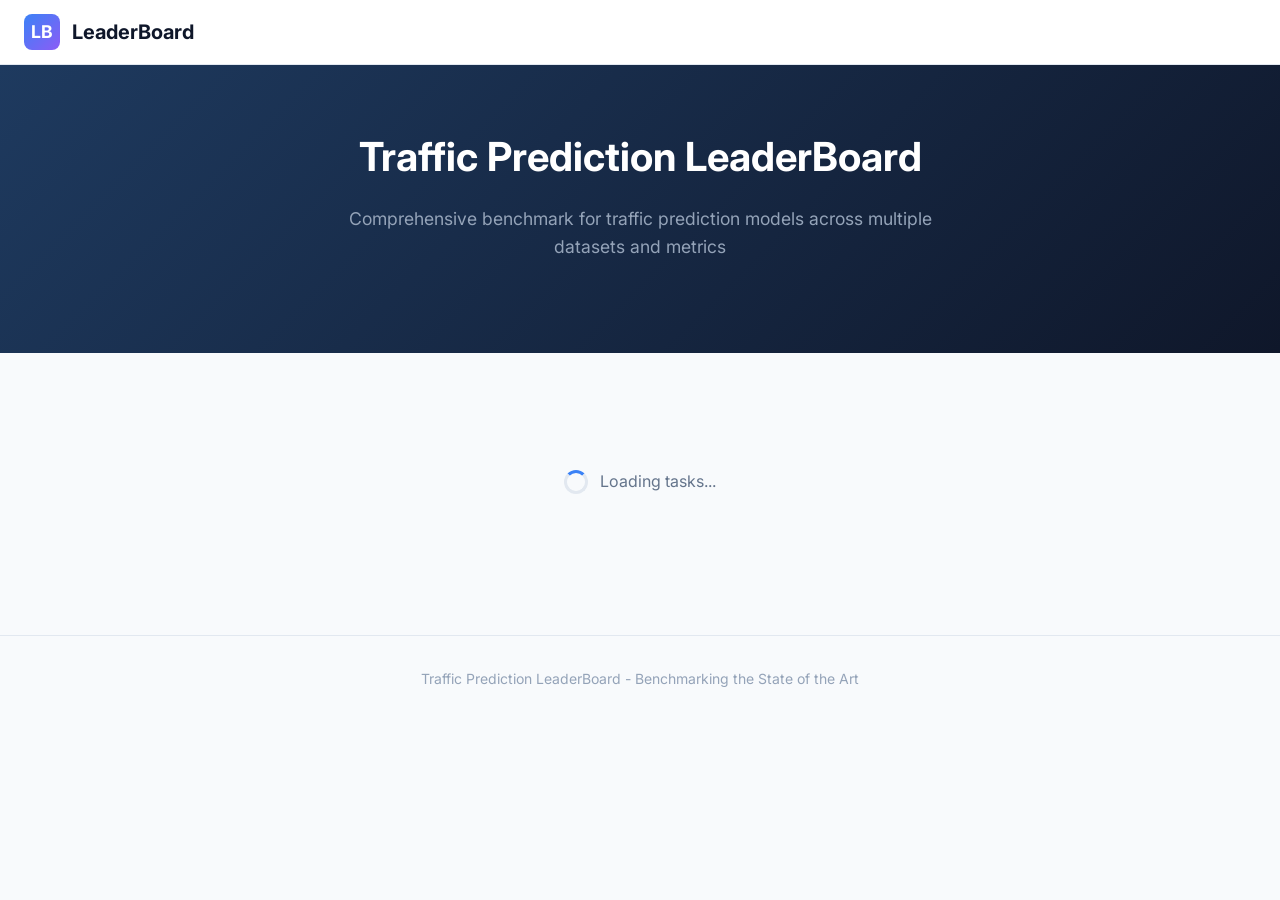
==== static/index.html @ 7c90be99 "First commit" ====
<!DOCTYPE html>
<html lang="en">
<head>
    <meta charset="UTF-8">
    <meta name="viewport" content="width=device-width, initial-scale=1.0">
    <title>Traffic Prediction LeaderBoard</title>
    <link href="https://fonts.googleapis.com/css2?family=Inter:wght@400;500;600;700&display=swap" rel="stylesheet">
    <style>
        * {
            margin: 0;
            padding: 0;
            box-sizing: border-box;
        }

        body {
            font-family: 'Inter', -apple-system, BlinkMacSystemFont, 'Segoe UI', Roboto, sans-serif;
            background: #f8fafc;
            color: #1e293b;
            line-height: 1.6;
        }

        /* Navigation */
        .navbar {
            background: #fff;
            border-bottom: 1px solid #e2e8f0;
            padding: 0 24px;
            position: sticky;
            top: 0;
            z-index: 100;
        }

        .navbar-inner {
            max-width: 1400px;
            margin: 0 auto;
            display: flex;
            align-items: center;
            justify-content: space-between;
            height: 64px;
        }

        .logo {
            display: flex;
            align-items: center;
            gap: 12px;
            font-weight: 700;
            font-size: 1.25rem;
            color: #0f172a;
            text-decoration: none;
        }

        .logo-icon {
            width: 36px;
            height: 36px;
            background: linear-gradient(135deg, #3b82f6, #8b5cf6);
            border-radius: 8px;
            display: flex;
            align-items: center;
            justify-content: center;
            color: white;
            font-weight: 700;
            font-size: 1.1rem;
        }

        .nav-links {
            display: flex;
            gap: 8px;
        }

        .nav-link {
            padding: 8px 16px;
            color: #64748b;
            text-decoration: none;
            font-size: 0.9rem;
            font-weight: 500;
            border-radius: 6px;
            transition: all 0.2s;
        }

        .nav-link:hover {
            color: #3b82f6;
            background: #f1f5f9;
        }

        .nav-link.active {
            color: #3b82f6;
            background: #eff6ff;
        }

        /* Hero Section */
        .hero {
            background: linear-gradient(135deg, #1e3a5f 0%, #0f172a 100%);
            color: white;
            padding: 60px 24px;
            text-align: center;
        }

        .hero h1 {
            font-size: 2.5rem;
            font-weight: 700;
            margin-bottom: 16px;
        }

        .hero p {
            font-size: 1.1rem;
            color: #94a3b8;
            max-width: 600px;
            margin: 0 auto;
        }

        /* Main Container */
        .container {
            max-width: 1400px;
            margin: 0 auto;
            padding: 32px 24px;
        }

        /* Breadcrumb */
        .breadcrumb {
            display: flex;
            align-items: center;
            gap: 8px;
            font-size: 0.875rem;
            margin-bottom: 24px;
            color: #64748b;
        }

        .breadcrumb a {
            color: #3b82f6;
            text-decoration: none;
            cursor: pointer;
        }

        .breadcrumb a:hover {
            text-decoration: underline;
        }

        .breadcrumb svg {
            width: 16px;
            height: 16px;
            color: #94a3b8;
        }

        /* Task Cards Grid */
        .section-title {
            font-size: 1.5rem;
            font-weight: 600;
            margin-bottom: 20px;
            color: #0f172a;
        }

        .cards-grid {
            display: grid;
            grid-template-columns: repeat(auto-fill, minmax(320px, 1fr));
            gap: 24px;
            margin-bottom: 32px;
        }

        .card {
            background: #fff;
            border: 1px solid #e2e8f0;
            border-radius: 12px;
            padding: 24px;
            cursor: pointer;
            transition: all 0.2s;
            text-decoration: none;
            color: inherit;
        }

        .card:hover {
            border-color: #3b82f6;
            box-shadow: 0 4px 12px rgba(59, 130, 246, 0.1);
            transform: translateY(-2px);
        }

        .card-icon {
            width: 48px;
            height: 48px;
            background: linear-gradient(135deg, #3b82f6, #8b5cf6);
            border-radius: 10px;
            display: flex;
            align-items: center;
            justify-content: center;
            margin-bottom: 16px;
        }

        .card-icon svg {
            width: 24px;
            height: 24px;
            color: white;
        }

        .card h3 {
            font-size: 1.125rem;
            font-weight: 600;
            margin-bottom: 8px;
            color: #0f172a;
        }

        .card p {
            font-size: 0.875rem;
            color: #64748b;
            margin-bottom: 16px;
        }

        .card-meta {
            display: flex;
            gap: 16px;
            font-size: 0.75rem;
            color: #94a3b8;
        }

        .card-meta span {
            display: flex;
            align-items: center;
            gap: 4px;
        }

        /* Table Styles */
        .table-section {
            background: #fff;
            border: 1px solid #e2e8f0;
            border-radius: 12px;
            overflow: hidden;
        }

        .table-header {
            padding: 20px 24px;
            border-bottom: 1px solid #e2e8f0;
            display: flex;
            justify-content: space-between;
            align-items: center;
            flex-wrap: wrap;
            gap: 16px;
        }

        .table-header h2 {
            font-size: 1.25rem;
            font-weight: 600;
            color: #0f172a;
        }

        .table-controls {
            display: flex;
            gap: 12px;
            align-items: center;
            flex-wrap: wrap;
        }

        /* Step Tabs */
        .step-tabs {
            display: flex;
            gap: 4px;
            padding: 4px;
            background: #f1f5f9;
            border-radius: 8px;
        }

        .step-tab {
            padding: 8px 16px;
            background: transparent;
            border: none;
            border-radius: 6px;
            cursor: pointer;
            font-size: 0.875rem;
            font-weight: 500;
            color: #64748b;
            transition: all 0.2s;
        }

        .step-tab:hover {
            color: #3b82f6;
        }

        .step-tab.active {
            background: #fff;
            color: #3b82f6;
            box-shadow: 0 1px 3px rgba(0,0,0,0.1);
        }

        /* Metric Selector */
        .metric-selector {
            display: flex;
            gap: 4px;
            padding: 4px;
            background: #f1f5f9;
            border-radius: 8px;
        }

        .metric-btn {
            padding: 8px 16px;
            background: transparent;
            border: none;
            border-radius: 6px;
            cursor: pointer;
            font-size: 0.875rem;
            font-weight: 500;
            color: #64748b;
            transition: all 0.2s;
        }

        .metric-btn:hover {
            color: #3b82f6;
        }

        .metric-btn.active {
            background: #fff;
            color: #3b82f6;
            box-shadow: 0 1px 3px rgba(0,0,0,0.1);
        }

        /* Table */
        .table-wrapper {
            overflow-x: auto;
        }

        table {
            width: 100%;
            border-collapse: collapse;
            min-width: 600px;
        }

        th {
            background: #f8fafc;
            padding: 12px 16px;
            text-align: left;
            font-size: 0.75rem;
            font-weight: 600;
            color: #64748b;
            text-transform: uppercase;
            letter-spacing: 0.05em;
            border-bottom: 1px solid #e2e8f0;
            cursor: pointer;
            transition: color 0.2s;
            white-space: nowrap;
        }

        th:hover {
            color: #3b82f6;
        }

        th.sorted {
            color: #3b82f6;
        }

        th .sort-icon {
            display: inline-block;
            margin-left: 4px;
            font-size: 0.65rem;
        }

        td {
            padding: 16px;
            border-bottom: 1px solid #f1f5f9;
            font-size: 0.875rem;
        }

        tr:hover {
            background: #f8fafc;
        }

        tr:last-child td {
            border-bottom: none;
        }

        /* Rank Badge */
        .rank-badge {
            display: inline-flex;
            align-items: center;
            justify-content: center;
            width: 28px;
            height: 28px;
            border-radius: 6px;
            font-weight: 600;
            font-size: 0.8rem;
        }

        .rank-1 {
            background: linear-gradient(135deg, #fbbf24, #f59e0b);
            color: #fff;
        }

        .rank-2 {
            background: linear-gradient(135deg, #9ca3af, #6b7280);
            color: #fff;
        }

        .rank-3 {
            background: linear-gradient(135deg, #cd7f32, #b87333);
            color: #fff;
        }

        .rank-default {
            background: #f1f5f9;
            color: #64748b;
        }

        /* Model Name */
        .model-name {
            font-weight: 600;
            color: #0f172a;
        }

        /* Metric Values */
        .metric-value {
            font-family: 'JetBrains Mono', 'Monaco', 'Menlo', monospace;
            font-size: 0.85rem;
            color: #0f172a;
        }

        .metric-value.best {
            color: #10b981;
            font-weight: 600;
        }

        .metric-value.inf {
            color: #ef4444;
        }

        /* Loading State */
        .loading {
            display: flex;
            align-items: center;
            justify-content: center;
            padding: 60px;
            color: #64748b;
        }

        .spinner {
            width: 24px;
            height: 24px;
            border: 3px solid #e2e8f0;
            border-top-color: #3b82f6;
            border-radius: 50%;
            animation: spin 1s linear infinite;
            margin-right: 12px;
        }

        @keyframes spin {
            to { transform: rotate(360deg); }
        }

        /* Empty State */
        .empty-state {
            text-align: center;
            padding: 60px 24px;
            color: #64748b;
        }

        .empty-state svg {
            width: 48px;
            height: 48px;
            margin-bottom: 16px;
            color: #cbd5e1;
        }

        /* Back Button */
        .back-btn {
            display: inline-flex;
            align-items: center;
            gap: 8px;
            padding: 10px 16px;
            background: #fff;
            border: 1px solid #e2e8f0;
            border-radius: 8px;
            color: #64748b;
            cursor: pointer;
            font-size: 0.875rem;
            font-weight: 500;
            margin-bottom: 20px;
            transition: all 0.2s;
        }

        .back-btn:hover {
            border-color: #3b82f6;
            color: #3b82f6;
        }

        /* Footer */
        .footer {
            text-align: center;
            padding: 32px;
            color: #94a3b8;
            font-size: 0.875rem;
            border-top: 1px solid #e2e8f0;
            margin-top: 48px;
        }

        /* Responsive */
        @media (max-width: 768px) {
            .hero h1 {
                font-size: 1.75rem;
            }

            .hero p {
                font-size: 1rem;
            }

            .table-header {
                flex-direction: column;
                align-items: flex-start;
            }

            .step-tabs {
                flex-wrap: wrap;
            }
        }

        /* Stats Bar */
        .stats-bar {
            display: flex;
            gap: 32px;
            justify-content: center;
            margin-top: 32px;
        }

        .stat-item {
            text-align: center;
        }

        .stat-value {
            font-size: 2rem;
            font-weight: 700;
            color: #fff;
        }

        .stat-label {
            font-size: 0.875rem;
            color: #94a3b8;
            margin-top: 4px;
        }

        /* Info Banner */
        .info-banner {
            background: #eff6ff;
            border: 1px solid #bfdbfe;
            border-radius: 8px;
            padding: 16px 20px;
            margin-bottom: 24px;
            display: flex;
            align-items: center;
            gap: 12px;
            font-size: 0.875rem;
            color: #1e40af;
        }

        .info-banner svg {
            width: 20px;
            height: 20px;
            flex-shrink: 0;
        }
    </style>
</head>
<body>
    <!-- Navigation -->
    <nav class="navbar">
        <div class="navbar-inner">
            <a href="#" class="logo" onclick="showTasks(); return false;">
                <div class="logo-icon">LB</div>
                LeaderBoard
            </a>
            <div class="nav-links" id="navLinks">
                <!-- Dynamic nav links -->
            </div>
        </div>
    </nav>

    <!-- Hero Section -->
    <section class="hero">
        <h1>Traffic Prediction LeaderBoard</h1>
        <p>Comprehensive benchmark for traffic prediction models across multiple datasets and metrics</p>
        <div class="stats-bar" id="statsBar">
            <!-- Dynamic stats -->
        </div>
    </section>

    <!-- Main Content -->
    <main class="container">
        <div id="breadcrumb" class="breadcrumb"></div>
        <div id="content"></div>
    </main>

    <!-- Footer -->
    <footer class="footer">
        <p>Traffic Prediction LeaderBoard - Benchmarking the State of the Art</p>
    </footer>

    <script>
        const API_BASE = '';
        let currentTask = null;
        let currentDataset = null;
        let currentStep = 'average';
        let currentSortField = 'mae';
        let currentSortDir = 'asc';
        let rankingsData = [];
        let tasksCache = null;
        let datasetsCache = {};

        async function fetchJSON(url) {
            const response = await fetch(url);
            return response.json();
        }

        function formatValue(val, isBest = false) {
            if (val === null || val === undefined) return '<span class="metric-value">-</span>';
            if (val === Infinity || val === 'inf' || !isFinite(val)) return '<span class="metric-value inf">inf</span>';
            const cls = isBest ? 'metric-value best' : 'metric-value';
            return `<span class="${cls}">${val.toFixed(4)}</span>`;
        }

        function updateBreadcrumb() {
            const breadcrumb = document.getElementById('breadcrumb');
            if (!currentTask) {
                breadcrumb.innerHTML = '';
                return;
            }

            let html = `<a onclick="showTasks()">Tasks</a>`;
            html += `<svg xmlns="http://www.w3.org/2000/svg" viewBox="0 0 20 20" fill="currentColor"><path fill-rule="evenodd" d="M7.21 14.77a.75.75 0 01.02-1.06L11.168 10 7.23 6.29a.75.75 0 111.04-1.08l4.5 4.25a.75.75 0 010 1.08l-4.5 4.25a.75.75 0 01-1.06-.02z" clip-rule="evenodd" /></svg>`;
            html += `<a onclick="showDatasets('${currentTask}')">${currentTask}</a>`;

            if (currentDataset) {
                html += `<svg xmlns="http://www.w3.org/2000/svg" viewBox="0 0 20 20" fill="currentColor"><path fill-rule="evenodd" d="M7.21 14.77a.75.75 0 01.02-1.06L11.168 10 7.23 6.29a.75.75 0 111.04-1.08l4.5 4.25a.75.75 0 010 1.08l-4.5 4.25a.75.75 0 01-1.06-.02z" clip-rule="evenodd" /></svg>`;
                html += `<span>${currentDataset}</span>`;
            }

            breadcrumb.innerHTML = html;
        }

        function updateNavLinks() {
            const navLinks = document.getElementById('navLinks');
            if (!tasksCache) return;

            let html = '';
            for (const task of tasksCache) {
                const isActive = currentTask === task ? 'active' : '';
                html += `<a href="#" class="nav-link ${isActive}" onclick="showDatasets('${task}'); return false;">${task}</a>`;
            }
            navLinks.innerHTML = html;
        }

        async function updateStats() {
            const statsBar = document.getElementById('statsBar');
            if (!tasksCache) {
                tasksCache = await fetchJSON(`${API_BASE}/api/tasks`);
            }

            let totalDatasets = 0;
            let totalModels = new Set();

            for (const task of tasksCache) {
                if (!datasetsCache[task]) {
                    datasetsCache[task] = await fetchJSON(`${API_BASE}/api/tasks/${task}/datasets`);
                }
                totalDatasets += datasetsCache[task].length;
            }

            statsBar.innerHTML = `
                <div class="stat-item">
                    <div class="stat-value">${tasksCache.length}</div>
                    <div class="stat-label">Tasks</div>
                </div>
                <div class="stat-item">
                    <div class="stat-value">${totalDatasets}</div>
                    <div class="stat-label">Datasets</div>
                </div>
            `;
        }

        async function showTasks() {
            currentTask = null;
            currentDataset = null;
            updateBreadcrumb();

            const content = document.getElementById('content');
            content.innerHTML = '<div class="loading"><div class="spinner"></div>Loading tasks...</div>';

            if (!tasksCache) {
                tasksCache = await fetchJSON(`${API_BASE}/api/tasks`);
            }
            updateNavLinks();
            await updateStats();

            const taskDescriptions = {
                'traffic_state_pred': 'Traffic flow and state prediction using spatial-temporal models. Includes speed, volume, and occupancy forecasting.',
                'eta': 'Estimated Time of Arrival prediction for route planning and navigation applications.',
                'traj_loc_pred': 'Trajectory location prediction for next POI recommendation and mobility pattern analysis.'
            };

            const taskIcons = {
                'traffic_state_pred': '<svg xmlns="http://www.w3.org/2000/svg" fill="none" viewBox="0 0 24 24" stroke-width="1.5" stroke="currentColor"><path stroke-linecap="round" stroke-linejoin="round" d="M3 13.125C3 12.504 3.504 12 4.125 12h2.25c.621 0 1.125.504 1.125 1.125v6.75C7.5 20.496 6.996 21 6.375 21h-2.25A1.125 1.125 0 013 19.875v-6.75zM9.75 8.625c0-.621.504-1.125 1.125-1.125h2.25c.621 0 1.125.504 1.125 1.125v11.25c0 .621-.504 1.125-1.125 1.125h-2.25a1.125 1.125 0 01-1.125-1.125V8.625zM16.5 4.125c0-.621.504-1.125 1.125-1.125h2.25C20.496 3 21 3.504 21 4.125v15.75c0 .621-.504 1.125-1.125 1.125h-2.25a1.125 1.125 0 01-1.125-1.125V4.125z" /></svg>',
                'eta': '<svg xmlns="http://www.w3.org/2000/svg" fill="none" viewBox="0 0 24 24" stroke-width="1.5" stroke="currentColor"><path stroke-linecap="round" stroke-linejoin="round" d="M12 6v6h4.5m4.5 0a9 9 0 11-18 0 9 9 0 0118 0z" /></svg>',
                'traj_loc_pred': '<svg xmlns="http://www.w3.org/2000/svg" fill="none" viewBox="0 0 24 24" stroke-width="1.5" stroke="currentColor"><path stroke-linecap="round" stroke-linejoin="round" d="M15 10.5a3 3 0 11-6 0 3 3 0 016 0z" /><path stroke-linecap="round" stroke-linejoin="round" d="M19.5 10.5c0 7.142-7.5 11.25-7.5 11.25S4.5 17.642 4.5 10.5a7.5 7.5 0 1115 0z" /></svg>'
            };

            let html = '<h2 class="section-title">Select a Task</h2><div class="cards-grid">';
            for (const task of tasksCache) {
                if (!datasetsCache[task]) {
                    datasetsCache[task] = await fetchJSON(`${API_BASE}/api/tasks/${task}/datasets`);
                }
                const numDatasets = datasetsCache[task].length;

                html += `
                    <div class="card" onclick="showDatasets('${task}')">
                        <div class="card-icon">
                            ${taskIcons[task] || taskIcons['traffic_state_pred']}
                        </div>
                        <h3>${task}</h3>
                        <p>${taskDescriptions[task] || 'Click to view datasets and rankings'}</p>
                        <div class="card-meta">
                            <span>
                                <svg xmlns="http://www.w3.org/2000/svg" width="14" height="14" viewBox="0 0 24 24" fill="none" stroke="currentColor" stroke-width="2" stroke-linecap="round" stroke-linejoin="round"><ellipse cx="12" cy="5" rx="9" ry="3"></ellipse><path d="M21 12c0 1.66-4 3-9 3s-9-1.34-9-3"></path><path d="M3 5v14c0 1.66 4 3 9 3s9-1.34 9-3V5"></path></svg>
                                ${numDatasets} datasets
                            </span>
                        </div>
                    </div>
                `;
            }
            html += '</div>';

            content.innerHTML = html;
        }

        async function showDatasets(task) {
            currentTask = task;
            currentDataset = null;
            updateBreadcrumb();
            updateNavLinks();

            const content = document.getElementById('content');
            content.innerHTML = '<div class="loading"><div class="spinner"></div>Loading datasets...</div>';

            if (!datasetsCache[task]) {
                datasetsCache[task] = await fetchJSON(`${API_BASE}/api/tasks/${task}/datasets`);
            }

            const datasets = datasetsCache[task];

            let html = `<h2 class="section-title">${task} - Select a Dataset</h2>`;

            if (task === 'traffic_state_pred') {
                html += `
                    <div class="info-banner">
                        <svg xmlns="http://www.w3.org/2000/svg" fill="none" viewBox="0 0 24 24" stroke-width="1.5" stroke="currentColor">
                            <path stroke-linecap="round" stroke-linejoin="round" d="M11.25 11.25l.041-.02a.75.75 0 011.063.852l-.708 2.836a.75.75 0 001.063.853l.041-.021M21 12a9 9 0 11-18 0 9 9 0 0118 0zm-9-3.75h.008v.008H12V8.25z" />
                        </svg>
                        <span>Metrics shown for prediction horizons at step 3, 6, 9, 12 (15min, 30min, 45min, 60min) and their average.</span>
                    </div>
                `;
            }

            html += '<div class="cards-grid">';
            for (const dataset of datasets) {
                html += `
                    <div class="card" onclick="showRankings('${task}', '${dataset}')">
                        <div class="card-icon">
                            <svg xmlns="http://www.w3.org/2000/svg" fill="none" viewBox="0 0 24 24" stroke-width="1.5" stroke="currentColor"><path stroke-linecap="round" stroke-linejoin="round" d="M20.25 6.375c0 2.278-3.694 4.125-8.25 4.125S3.75 8.653 3.75 6.375m16.5 0c0-2.278-3.694-4.125-8.25-4.125S3.75 4.097 3.75 6.375m16.5 0v11.25c0 2.278-3.694 4.125-8.25 4.125s-8.25-1.847-8.25-4.125V6.375m16.5 0v3.75m-16.5-3.75v3.75m16.5 0v3.75C20.25 16.153 16.556 18 12 18s-8.25-1.847-8.25-4.125v-3.75m16.5 0c0 2.278-3.694 4.125-8.25 4.125s-8.25-1.847-8.25-4.125" /></svg>
                        </div>
                        <h3>${dataset}</h3>
                        <p>View model rankings and performance metrics</p>
                    </div>
                `;
            }
            html += '</div>';

            content.innerHTML = html;
        }

        async function showRankings(task, dataset) {
            currentTask = task;
            currentDataset = dataset;
            currentStep = 'average';
            // Set default sort field based on task
            if (task === 'traj_loc_pred') {
                currentSortField = 'acc_1';
            } else {
                currentSortField = 'mae';
            }
            currentSortDir = task === 'traj_loc_pred' ? 'desc' : 'asc';
            updateBreadcrumb();
            updateNavLinks();

            const content = document.getElementById('content');
            content.innerHTML = '<div class="loading"><div class="spinner"></div>Loading rankings...</div>';

            rankingsData = await fetchJSON(`${API_BASE}/api/tasks/${task}/datasets/${dataset}/rankings`);

            renderRankingsTable();
        }

        function renderRankingsTable() {
            const content = document.getElementById('content');
            const task = currentTask;
            const dataset = currentDataset;

            // Step tabs for traffic_state_pred
            let stepTabsHtml = '';
            if (task === 'traffic_state_pred') {
                const steps = [
                    { key: 'step_3', label: 'Step 3 (15min)' },
                    { key: 'step_6', label: 'Step 6 (30min)' },
                    { key: 'step_9', label: 'Step 9 (45min)' },
                    { key: 'step_12', label: 'Step 12 (60min)' },
                    { key: 'average', label: 'Average' }
                ];
                stepTabsHtml = '<div class="step-tabs">';
                for (const step of steps) {
                    stepTabsHtml += `<button class="step-tab ${currentStep === step.key ? 'active' : ''}" onclick="changeStep('${step.key}')">${step.label}</button>`;
                }
                stepTabsHtml += '</div>';
            }

            // Metric selector - different for traj_loc_pred
            let metricSelectorHtml = '';
            if (task === 'traj_loc_pred') {
                metricSelectorHtml = `
                    <div class="metric-selector">
                        <button class="metric-btn ${currentSortField === 'acc_1' ? 'active' : ''}" onclick="changeSortField('acc_1')">Sort by ACC@1</button>
                        <button class="metric-btn ${currentSortField === 'acc_5' ? 'active' : ''}" onclick="changeSortField('acc_5')">Sort by ACC@5</button>
                        <button class="metric-btn ${currentSortField === 'acc_10' ? 'active' : ''}" onclick="changeSortField('acc_10')">Sort by ACC@10</button>
                    </div>
                `;
            } else {
                metricSelectorHtml = `
                    <div class="metric-selector">
                        <button class="metric-btn ${currentSortField === 'mae' ? 'active' : ''}" onclick="changeSortField('mae')">Sort by MAE</button>
                        <button class="metric-btn ${currentSortField === 'mape' ? 'active' : ''}" onclick="changeSortField('mape')">Sort by MAPE</button>
                        <button class="metric-btn ${currentSortField === 'rmse' ? 'active' : ''}" onclick="changeSortField('rmse')">Sort by RMSE</button>
                    </div>
                `;
            }

            // Sort data
            let sortedData = [...rankingsData];
            sortedData.sort((a, b) => {
                let valA, valB;

                if (task === 'traj_loc_pred') {
                    valA = a.data[currentSortField] ?? -Infinity;
                    valB = b.data[currentSortField] ?? -Infinity;
                    // For accuracy metrics, higher is better, so we want desc by default
                    if (valA === -Infinity && valB === -Infinity) return 0;
                    if (valA === -Infinity) return 1;
                    if (valB === -Infinity) return -1;
                    return currentSortDir === 'desc' ? valB - valA : valA - valB;
                } else if (task === 'traffic_state_pred') {
                    valA = a.data[currentStep]?.[currentSortField] ?? Infinity;
                    valB = b.data[currentStep]?.[currentSortField] ?? Infinity;
                } else {
                    const fieldMap = {'mae': 'masked_mae', 'mape': 'masked_mape', 'rmse': 'masked_rmse'};
                    valA = a.data[fieldMap[currentSortField]] ?? Infinity;
                    valB = b.data[fieldMap[currentSortField]] ?? Infinity;
                }

                if (valA === Infinity && valB === Infinity) return 0;
                if (valA === Infinity) return 1;
                if (valB === Infinity) return -1;

                return currentSortDir === 'asc' ? valA - valB : valB - valA;
            });

            // Find best values for highlighting
            let tableHtml = '';

            if (task === 'traj_loc_pred') {
                // Find best values (highest for accuracy/MRR/NDCG)
                let bestAcc1 = -Infinity, bestAcc5 = -Infinity, bestAcc10 = -Infinity;
                let bestAcc20 = -Infinity, bestMrr20 = -Infinity, bestNdcg20 = -Infinity;
                for (const item of sortedData) {
                    const d = item.data;
                    if (d.acc_1 > bestAcc1 && isFinite(d.acc_1)) bestAcc1 = d.acc_1;
                    if (d.acc_5 > bestAcc5 && isFinite(d.acc_5)) bestAcc5 = d.acc_5;
                    if (d.acc_10 > bestAcc10 && isFinite(d.acc_10)) bestAcc10 = d.acc_10;
                    if (d.acc_20 > bestAcc20 && isFinite(d.acc_20)) bestAcc20 = d.acc_20;
                    if (d.mrr_20 > bestMrr20 && isFinite(d.mrr_20)) bestMrr20 = d.mrr_20;
                    if (d.ndcg_20 > bestNdcg20 && isFinite(d.ndcg_20)) bestNdcg20 = d.ndcg_20;
                }

                tableHtml = `
                    <h2 class="section-title">${dataset} Rankings</h2>
                    <div class="table-section">
                        <div class="table-header">
                            <div class="table-controls">
                                ${metricSelectorHtml}
                            </div>
                        </div>
                        <div class="table-wrapper">
                            <table>
                                <thead>
                                    <tr>
                                        <th style="width: 60px">Rank</th>
                                        <th>Model</th>
                                        <th onclick="toggleSort('acc_1')" class="${currentSortField === 'acc_1' ? 'sorted' : ''}">
                                            ACC@1 <span class="sort-icon">${currentSortField === 'acc_1' ? (currentSortDir === 'desc' ? '▼' : '▲') : ''}</span>
                                        </th>
                                        <th onclick="toggleSort('acc_5')" class="${currentSortField === 'acc_5' ? 'sorted' : ''}">
                                            ACC@5 <span class="sort-icon">${currentSortField === 'acc_5' ? (currentSortDir === 'desc' ? '▼' : '▲') : ''}</span>
                                        </th>
                                        <th onclick="toggleSort('acc_10')" class="${currentSortField === 'acc_10' ? 'sorted' : ''}">
                                            ACC@10 <span class="sort-icon">${currentSortField === 'acc_10' ? (currentSortDir === 'desc' ? '▼' : '▲') : ''}</span>
                                        </th>
                                        <th onclick="toggleSort('acc_20')" class="${currentSortField === 'acc_20' ? 'sorted' : ''}">
                                            ACC@20 <span class="sort-icon">${currentSortField === 'acc_20' ? (currentSortDir === 'desc' ? '▼' : '▲') : ''}</span>
                                        </th>
                                        <th onclick="toggleSort('mrr_20')" class="${currentSortField === 'mrr_20' ? 'sorted' : ''}">
                                            MRR@20 <span class="sort-icon">${currentSortField === 'mrr_20' ? (currentSortDir === 'desc' ? '▼' : '▲') : ''}</span>
                                        </th>
                                        <th onclick="toggleSort('ndcg_20')" class="${currentSortField === 'ndcg_20' ? 'sorted' : ''}">
                                            NDCG@20 <span class="sort-icon">${currentSortField === 'ndcg_20' ? (currentSortDir === 'desc' ? '▼' : '▲') : ''}</span>
                                        </th>
                                    </tr>
                                </thead>
                                <tbody>
                `;

                sortedData.forEach((item, index) => {
                    const rank = index + 1;
                    let rankClass = 'rank-default';
                    if (rank === 1) rankClass = 'rank-1';
                    else if (rank === 2) rankClass = 'rank-2';
                    else if (rank === 3) rankClass = 'rank-3';

                    const d = item.data;

                    tableHtml += `
                        <tr>
                            <td><span class="rank-badge ${rankClass}">${rank}</span></td>
                            <td class="model-name">${item.model}</td>
                            <td>${formatValue(d.acc_1, d.acc_1 === bestAcc1)}</td>
                            <td>${formatValue(d.acc_5, d.acc_5 === bestAcc5)}</td>
                            <td>${formatValue(d.acc_10, d.acc_10 === bestAcc10)}</td>
                            <td>${formatValue(d.acc_20, d.acc_20 === bestAcc20)}</td>
                            <td>${formatValue(d.mrr_20, d.mrr_20 === bestMrr20)}</td>
                            <td>${formatValue(d.ndcg_20, d.ndcg_20 === bestNdcg20)}</td>
                        </tr>
                    `;
                });

                tableHtml += `
                                </tbody>
                            </table>
                        </div>
                    </div>
                `;
            } else {
                // Original logic for traffic_state_pred and eta
                let bestMae = Infinity, bestMape = Infinity, bestRmse = Infinity;
                for (const item of sortedData) {
                    let mae, mape, rmse;
                    if (task === 'traffic_state_pred') {
                        const stepData = item.data[currentStep] || {};
                        mae = stepData.mae;
                        mape = stepData.mape;
                        rmse = stepData.rmse;
                    } else {
                        mae = item.data.masked_mae;
                        mape = item.data.masked_mape;
                        rmse = item.data.masked_rmse;
                    }
                    if (mae < bestMae && isFinite(mae)) bestMae = mae;
                    if (mape < bestMape && isFinite(mape)) bestMape = mape;
                    if (rmse < bestRmse && isFinite(rmse)) bestRmse = rmse;
                }

                tableHtml = `
                    <h2 class="section-title">${dataset} Rankings</h2>
                    <div class="table-section">
                        <div class="table-header">
                            ${stepTabsHtml}
                            <div class="table-controls">
                                ${metricSelectorHtml}
                            </div>
                        </div>
                        <div class="table-wrapper">
                            <table>
                                <thead>
                                    <tr>
                                        <th style="width: 60px">Rank</th>
                                        <th>Model</th>
                                        <th onclick="toggleSort('mae')" class="${currentSortField === 'mae' ? 'sorted' : ''}">
                                            MAE <span class="sort-icon">${currentSortField === 'mae' ? (currentSortDir === 'asc' ? '▲' : '▼') : ''}</span>
                                        </th>
                                        <th onclick="toggleSort('mape')" class="${currentSortField === 'mape' ? 'sorted' : ''}">
                                            MAPE <span class="sort-icon">${currentSortField === 'mape' ? (currentSortDir === 'asc' ? '▲' : '▼') : ''}</span>
                                        </th>
                                        <th onclick="toggleSort('rmse')" class="${currentSortField === 'rmse' ? 'sorted' : ''}">
                                            RMSE <span class="sort-icon">${currentSortField === 'rmse' ? (currentSortDir === 'asc' ? '▲' : '▼') : ''}</span>
                                        </th>
                                    </tr>
                                </thead>
                                <tbody>
                `;

                sortedData.forEach((item, index) => {
                    const rank = index + 1;
                    let rankClass = 'rank-default';
                    if (rank === 1) rankClass = 'rank-1';
                    else if (rank === 2) rankClass = 'rank-2';
                    else if (rank === 3) rankClass = 'rank-3';

                    let mae, mape, rmse;

                    if (task === 'traffic_state_pred') {
                        const stepData = item.data[currentStep] || {};
                        mae = stepData.mae;
                        mape = stepData.mape;
                        rmse = stepData.rmse;
                    } else {
                        mae = item.data.masked_mae;
                        mape = item.data.masked_mape;
                        rmse = item.data.masked_rmse;
                    }

                    tableHtml += `
                        <tr>
                            <td><span class="rank-badge ${rankClass}">${rank}</span></td>
                            <td class="model-name">${item.model}</td>
                            <td>${formatValue(mae, mae === bestMae)}</td>
                            <td>${formatValue(mape, mape === bestMape)}</td>
                            <td>${formatValue(rmse, rmse === bestRmse)}</td>
                        </tr>
                    `;
                });

                tableHtml += `
                                </tbody>
                            </table>
                        </div>
                    </div>
                `;
            }

            content.innerHTML = tableHtml;
        }

        function changeStep(step) {
            currentStep = step;
            renderRankingsTable();
        }

        function changeSortField(field) {
            if (currentSortField === field) {
                currentSortDir = currentSortDir === 'asc' ? 'desc' : 'asc';
            } else {
                currentSortField = field;
                // For traj_loc_pred, higher is better (desc), for others lower is better (asc)
                currentSortDir = currentTask === 'traj_loc_pred' ? 'desc' : 'asc';
            }
            renderRankingsTable();
        }

        function toggleSort(field) {
            if (currentSortField === field) {
                currentSortDir = currentSortDir === 'asc' ? 'desc' : 'asc';
            } else {
                currentSortField = field;
                // For traj_loc_pred, higher is better (desc), for others lower is better (asc)
                currentSortDir = currentTask === 'traj_loc_pred' ? 'desc' : 'asc';
            }
            renderRankingsTable();
        }

        // Initialize
        showTasks();
    </script>
</body>
</html>
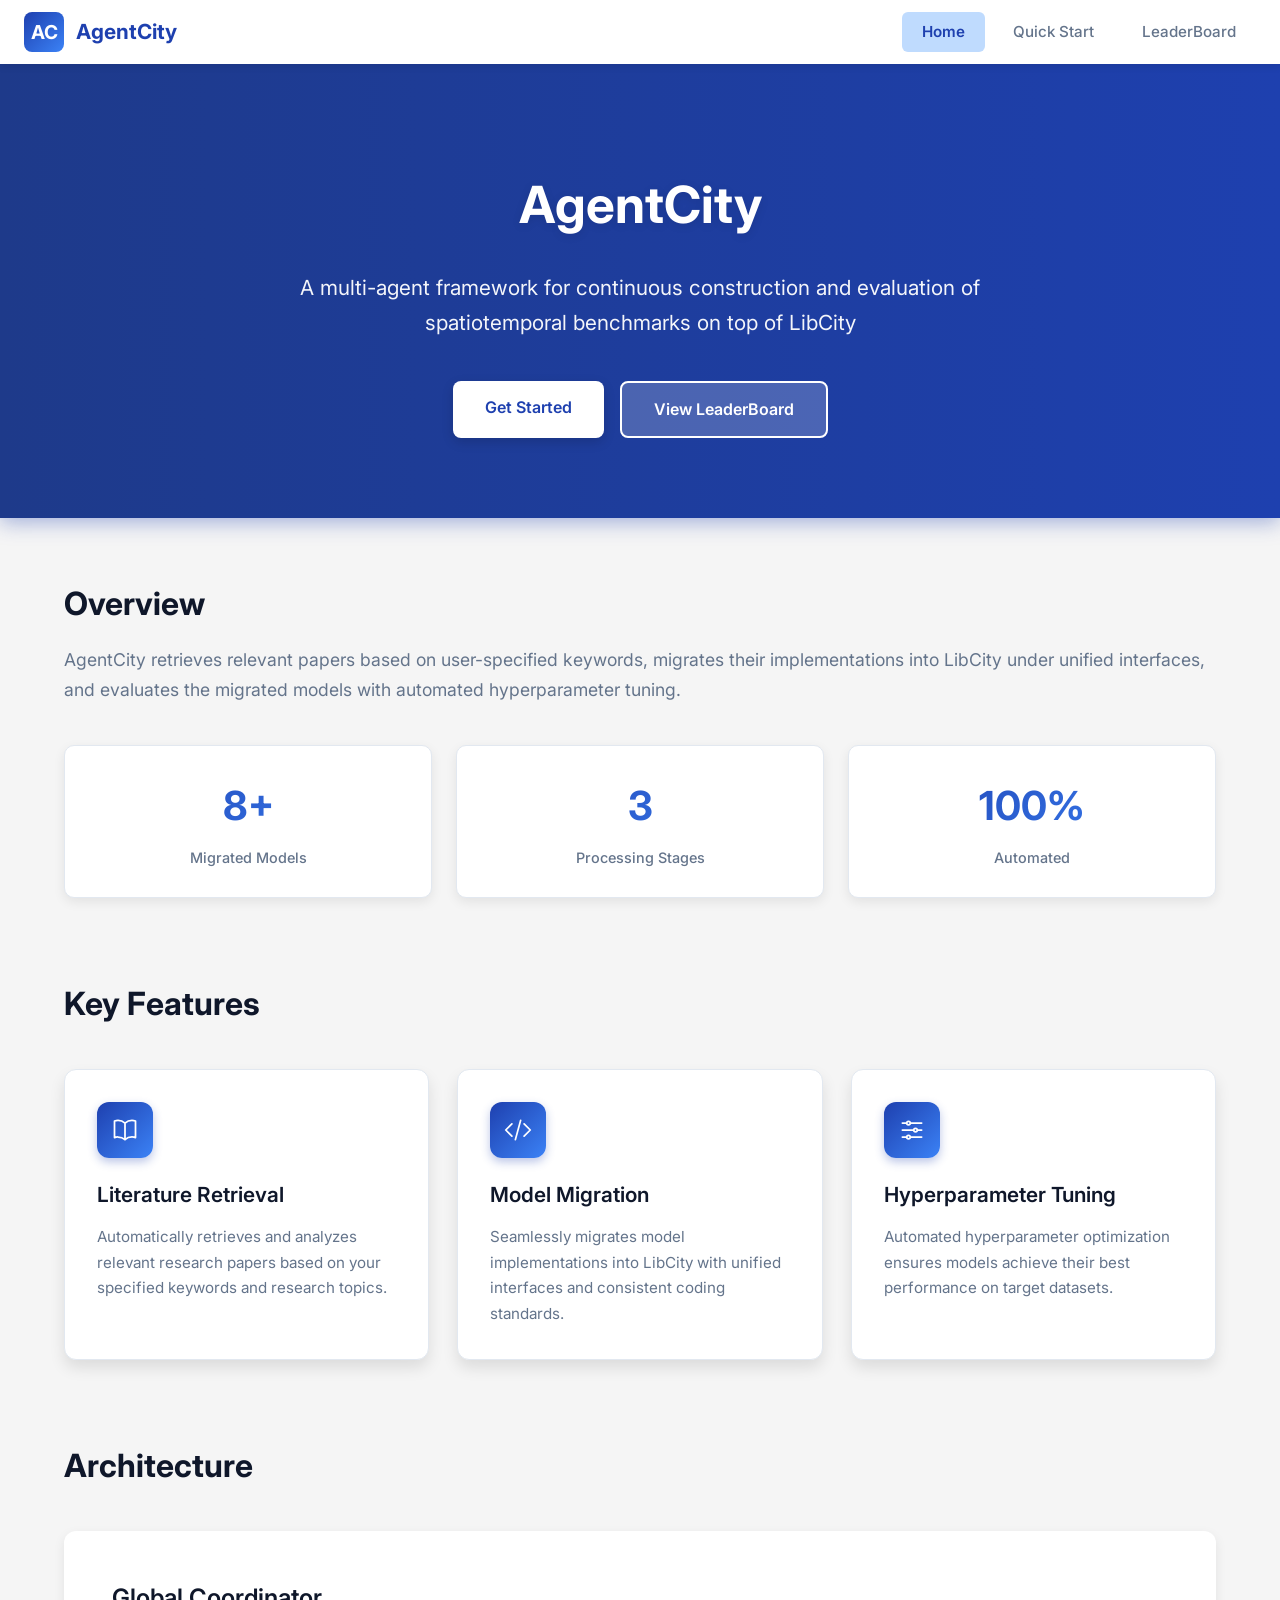
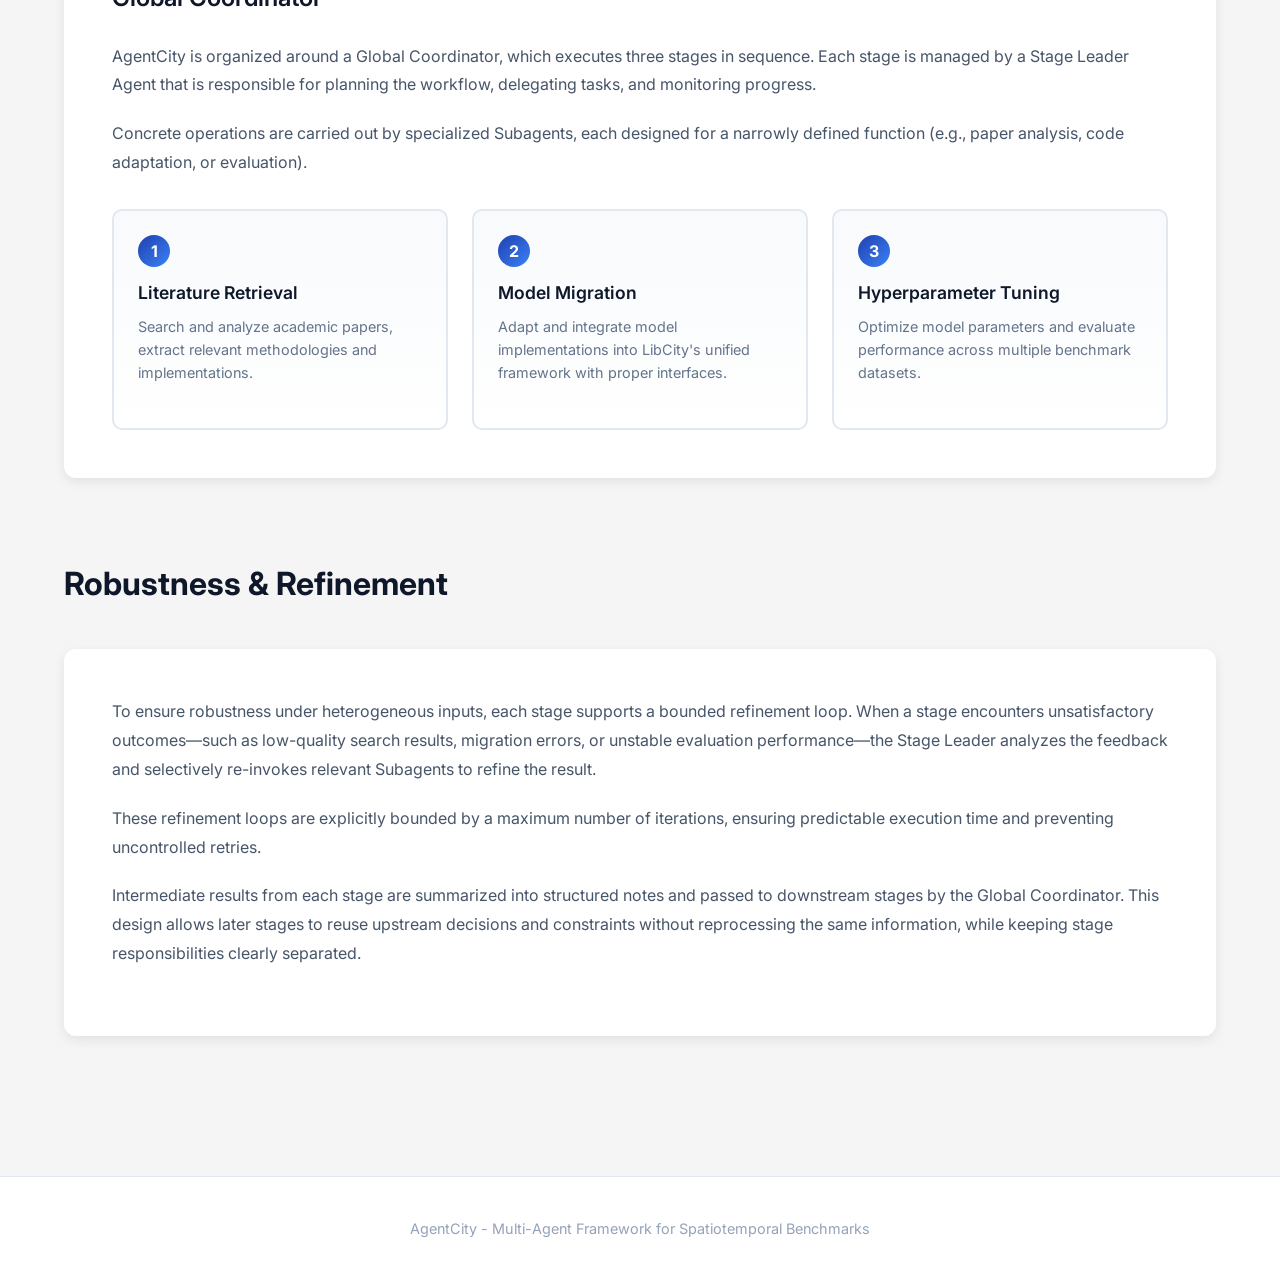
==== commit 560780e0: "新增主页" ====
--- a/static/index.html
+++ b/static/index.html
@@ -3,7 +3,7 @@
 <head>
     <meta charset="UTF-8">
     <meta name="viewport" content="width=device-width, initial-scale=1.0">
-    <title>Traffic Prediction LeaderBoard</title>
+    <title>AgentCity - Multi-Agent Framework for Spatiotemporal Benchmarks</title>
     <link href="https://fonts.googleapis.com/css2?family=Inter:wght@400;500;600;700&display=swap" rel="stylesheet">
     <style>
         * {
@@ -13,8 +13,8 @@
         }
 
         body {
-            font-family: 'Inter', -apple-system, BlinkMacSystemFont, 'Segoe UI', Roboto, sans-serif;
-            background: #f8fafc;
+            font-family: 'Inter', 'Microsoft YaHei', Arial, Helvetica, sans-serif;
+            background: #f5f5f5;
             color: #1e293b;
             line-height: 1.6;
         }
@@ -22,7 +22,7 @@
         /* Navigation */
         .navbar {
             background: #fff;
-            border-bottom: 1px solid #e2e8f0;
+            box-shadow: 0 2px 8px rgba(0,0,0,0.1);
             padding: 0 24px;
             position: sticky;
             top: 0;
@@ -43,22 +43,27 @@
             align-items: center;
             gap: 12px;
             font-weight: 700;
-            font-size: 1.25rem;
-            color: #0f172a;
+            font-size: 1.3rem;
+            color: #1e40af;
             text-decoration: none;
+            transition: all 0.3s;
+        }
+
+        .logo:hover {
+            opacity: 0.8;
         }
 
         .logo-icon {
-            width: 36px;
-            height: 36px;
-            background: linear-gradient(135deg, #3b82f6, #8b5cf6);
+            width: 40px;
+            height: 40px;
+            background: linear-gradient(135deg, #1e40af, #3b82f6);
             border-radius: 8px;
             display: flex;
             align-items: center;
             justify-content: center;
             color: white;
             font-weight: 700;
-            font-size: 1.1rem;
+            font-size: 1.2rem;
         }
 
         .nav-links {
@@ -67,486 +72,298 @@
         }
 
         .nav-link {
-            padding: 8px 16px;
+            padding: 8px 20px;
             color: #64748b;
             text-decoration: none;
-            font-size: 0.9rem;
+            font-size: 0.95rem;
             font-weight: 500;
             border-radius: 6px;
-            transition: all 0.2s;
+            transition: all 0.3s;
         }
 
         .nav-link:hover {
-            color: #3b82f6;
-            background: #f1f5f9;
+            color: #1e40af;
+            background: #dbeafe;
         }
 
         .nav-link.active {
-            color: #3b82f6;
-            background: #eff6ff;
+            color: #1e40af;
+            background: #bfdbfe;
+            font-weight: 600;
         }
 
         /* Hero Section */
         .hero {
-            background: linear-gradient(135deg, #1e3a5f 0%, #0f172a 100%);
+            background: linear-gradient(90deg, #1e3a8a, #1e40af);
             color: white;
+            padding: 100px 24px 80px;
+            text-align: center;
+            box-shadow: 0 4px 20px rgba(30, 64, 175, 0.4);
+        }
+
+        .hero h1 {
+            font-size: 3.2rem;
+            font-weight: 700;
+            margin-bottom: 24px;
+            text-shadow: 0 2px 10px rgba(0,0,0,0.1);
+        }
+
+        .hero .subtitle {
+            font-size: 1.3rem;
+            color: rgba(255, 255, 255, 0.95);
+            max-width: 800px;
+            margin: 0 auto 40px;
+            line-height: 1.7;
+        }
+
+        .hero-buttons {
+            display: flex;
+            gap: 16px;
+            justify-content: center;
+            margin-top: 40px;
+        }
+
+        .btn-primary, .btn-secondary {
+            padding: 14px 32px;
+            border-radius: 8px;
+            font-size: 1rem;
+            font-weight: 600;
+            text-decoration: none;
+            transition: all 0.3s;
+            display: inline-block;
+        }
+
+        .btn-primary {
+            background: white;
+            color: #1e40af;
+            box-shadow: 0 4px 12px rgba(0,0,0,0.15);
+        }
+
+        .btn-primary:hover {
+            transform: translateY(-2px);
+            box-shadow: 0 6px 16px rgba(0,0,0,0.2);
+        }
+
+        .btn-secondary {
+            background: rgba(255,255,255,0.2);
+            color: white;
+            border: 2px solid white;
+        }
+
+        .btn-secondary:hover {
+            background: rgba(255,255,255,0.3);
+        }
+
+        /* Main Container */
+        .container {
+            max-width: 1200px;
+            margin: 0 auto;
             padding: 60px 24px;
-            text-align: center;
-        }
-
-        .hero h1 {
-            font-size: 2.5rem;
+        }
+
+        .section {
+            margin-bottom: 80px;
+        }
+
+        .section-title {
+            font-size: 2rem;
             font-weight: 700;
             margin-bottom: 16px;
-        }
-
-        .hero p {
+            color: #0f172a;
+        }
+
+        .section-subtitle {
             font-size: 1.1rem;
-            color: #94a3b8;
-            max-width: 600px;
-            margin: 0 auto;
-        }
-
-        /* Main Container */
-        .container {
-            max-width: 1400px;
-            margin: 0 auto;
-            padding: 32px 24px;
-        }
-
-        /* Breadcrumb */
-        .breadcrumb {
-            display: flex;
-            align-items: center;
-            gap: 8px;
-            font-size: 0.875rem;
-            margin-bottom: 24px;
             color: #64748b;
-        }
-
-        .breadcrumb a {
-            color: #3b82f6;
-            text-decoration: none;
-            cursor: pointer;
-        }
-
-        .breadcrumb a:hover {
-            text-decoration: underline;
-        }
-
-        .breadcrumb svg {
-            width: 16px;
-            height: 16px;
-            color: #94a3b8;
-        }
-
-        /* Task Cards Grid */
-        .section-title {
-            font-size: 1.5rem;
-            font-weight: 600;
-            margin-bottom: 20px;
-            color: #0f172a;
-        }
-
-        .cards-grid {
+            margin-bottom: 40px;
+            line-height: 1.7;
+        }
+
+        /* Feature Cards */
+        .features-grid {
             display: grid;
-            grid-template-columns: repeat(auto-fill, minmax(320px, 1fr));
-            gap: 24px;
-            margin-bottom: 32px;
-        }
-
-        .card {
-            background: #fff;
+            grid-template-columns: repeat(auto-fit, minmax(320px, 1fr));
+            gap: 28px;
+            margin-top: 40px;
+        }
+
+        .feature-card {
+            background: white;
+            padding: 32px;
+            border-radius: 12px;
+            box-shadow: 0 8px 15px rgba(0,0,0,0.1);
+            transition: all 0.3s;
             border: 1px solid #e2e8f0;
+        }
+
+        .feature-card:hover {
+            transform: translateY(-4px);
+            box-shadow: 0 12px 25px rgba(30, 64, 175, 0.25);
+            border-color: #1e40af;
+        }
+
+        .feature-icon {
+            width: 56px;
+            height: 56px;
+            background: linear-gradient(135deg, #1e40af, #3b82f6);
             border-radius: 12px;
-            padding: 24px;
-            cursor: pointer;
-            transition: all 0.2s;
-            text-decoration: none;
-            color: inherit;
-        }
-
-        .card:hover {
-            border-color: #3b82f6;
-            box-shadow: 0 4px 12px rgba(59, 130, 246, 0.1);
-            transform: translateY(-2px);
-        }
-
-        .card-icon {
-            width: 48px;
-            height: 48px;
-            background: linear-gradient(135deg, #3b82f6, #8b5cf6);
-            border-radius: 10px;
             display: flex;
             align-items: center;
             justify-content: center;
-            margin-bottom: 16px;
-        }
-
-        .card-icon svg {
-            width: 24px;
-            height: 24px;
+            margin-bottom: 20px;
+            box-shadow: 0 4px 10px rgba(30, 64, 175, 0.3);
+        }
+
+        .feature-icon svg {
+            width: 28px;
+            height: 28px;
             color: white;
         }
 
-        .card h3 {
-            font-size: 1.125rem;
+        .feature-card h3 {
+            font-size: 1.3rem;
             font-weight: 600;
-            margin-bottom: 8px;
+            margin-bottom: 12px;
             color: #0f172a;
         }
 
-        .card p {
-            font-size: 0.875rem;
+        .feature-card p {
+            font-size: 0.95rem;
             color: #64748b;
-            margin-bottom: 16px;
-        }
-
-        .card-meta {
-            display: flex;
-            gap: 16px;
-            font-size: 0.75rem;
-            color: #94a3b8;
-        }
-
-        .card-meta span {
-            display: flex;
-            align-items: center;
-            gap: 4px;
-        }
-
-        /* Table Styles */
-        .table-section {
-            background: #fff;
-            border: 1px solid #e2e8f0;
+            line-height: 1.7;
+        }
+
+        /* Architecture Section */
+        .architecture {
+            background: white;
+            padding: 48px;
             border-radius: 12px;
-            overflow: hidden;
-        }
-
-        .table-header {
-            padding: 20px 24px;
-            border-bottom: 1px solid #e2e8f0;
-            display: flex;
-            justify-content: space-between;
-            align-items: center;
-            flex-wrap: wrap;
-            gap: 16px;
-        }
-
-        .table-header h2 {
-            font-size: 1.25rem;
+            box-shadow: 0 4px 12px rgba(0,0,0,0.08);
+            margin-top: 40px;
+        }
+
+        .architecture h3 {
+            font-size: 1.5rem;
             font-weight: 600;
             color: #0f172a;
-        }
-
-        .table-controls {
-            display: flex;
-            gap: 12px;
-            align-items: center;
-            flex-wrap: wrap;
-        }
-
-        /* Step Tabs */
-        .step-tabs {
-            display: flex;
-            gap: 4px;
-            padding: 4px;
-            background: #f1f5f9;
-            border-radius: 8px;
-        }
-
-        .step-tab {
-            padding: 8px 16px;
-            background: transparent;
-            border: none;
-            border-radius: 6px;
-            cursor: pointer;
-            font-size: 0.875rem;
-            font-weight: 500;
-            color: #64748b;
-            transition: all 0.2s;
-        }
-
-        .step-tab:hover {
-            color: #3b82f6;
-        }
-
-        .step-tab.active {
-            background: #fff;
-            color: #3b82f6;
-            box-shadow: 0 1px 3px rgba(0,0,0,0.1);
-        }
-
-        /* Metric Selector */
-        .metric-selector {
-            display: flex;
-            gap: 4px;
-            padding: 4px;
-            background: #f1f5f9;
-            border-radius: 8px;
-        }
-
-        .metric-btn {
-            padding: 8px 16px;
-            background: transparent;
-            border: none;
-            border-radius: 6px;
-            cursor: pointer;
-            font-size: 0.875rem;
-            font-weight: 500;
-            color: #64748b;
-            transition: all 0.2s;
-        }
-
-        .metric-btn:hover {
-            color: #3b82f6;
-        }
-
-        .metric-btn.active {
-            background: #fff;
-            color: #3b82f6;
-            box-shadow: 0 1px 3px rgba(0,0,0,0.1);
-        }
-
-        /* Table */
-        .table-wrapper {
-            overflow-x: auto;
-        }
-
-        table {
-            width: 100%;
-            border-collapse: collapse;
-            min-width: 600px;
-        }
-
-        th {
-            background: #f8fafc;
-            padding: 12px 16px;
-            text-align: left;
-            font-size: 0.75rem;
-            font-weight: 600;
-            color: #64748b;
-            text-transform: uppercase;
-            letter-spacing: 0.05em;
-            border-bottom: 1px solid #e2e8f0;
-            cursor: pointer;
-            transition: color 0.2s;
-            white-space: nowrap;
-        }
-
-        th:hover {
-            color: #3b82f6;
-        }
-
-        th.sorted {
-            color: #3b82f6;
-        }
-
-        th .sort-icon {
+            margin-bottom: 24px;
+        }
+
+        .architecture p {
+            font-size: 1rem;
+            color: #475569;
+            line-height: 1.8;
+            margin-bottom: 20px;
+        }
+
+        .stages {
+            display: grid;
+            grid-template-columns: repeat(auto-fit, minmax(280px, 1fr));
+            gap: 24px;
+            margin-top: 32px;
+        }
+
+        .stage {
+            background: linear-gradient(to bottom, #f8fafc, #fff);
+            padding: 24px;
+            border-radius: 10px;
+            border: 2px solid #e2e8f0;
+            transition: all 0.3s;
+        }
+
+        .stage:hover {
+            border-color: #1e40af;
+            box-shadow: 0 4px 12px rgba(30, 64, 175, 0.2);
+        }
+
+        .stage-number {
             display: inline-block;
-            margin-left: 4px;
-            font-size: 0.65rem;
-        }
-
-        td {
-            padding: 16px;
-            border-bottom: 1px solid #f1f5f9;
-            font-size: 0.875rem;
-        }
-
-        tr:hover {
-            background: #f8fafc;
-        }
-
-        tr:last-child td {
-            border-bottom: none;
-        }
-
-        /* Rank Badge */
-        .rank-badge {
-            display: inline-flex;
-            align-items: center;
-            justify-content: center;
-            width: 28px;
-            height: 28px;
-            border-radius: 6px;
-            font-weight: 600;
-            font-size: 0.8rem;
-        }
-
-        .rank-1 {
-            background: linear-gradient(135deg, #fbbf24, #f59e0b);
-            color: #fff;
-        }
-
-        .rank-2 {
-            background: linear-gradient(135deg, #9ca3af, #6b7280);
-            color: #fff;
-        }
-
-        .rank-3 {
-            background: linear-gradient(135deg, #cd7f32, #b87333);
-            color: #fff;
-        }
-
-        .rank-default {
-            background: #f1f5f9;
-            color: #64748b;
-        }
-
-        /* Model Name */
-        .model-name {
+            width: 32px;
+            height: 32px;
+            background: linear-gradient(135deg, #1e40af, #3b82f6);
+            color: white;
+            border-radius: 50%;
+            text-align: center;
+            line-height: 32px;
+            font-weight: 700;
+            margin-bottom: 12px;
+        }
+
+        .stage h4 {
+            font-size: 1.1rem;
             font-weight: 600;
             color: #0f172a;
-        }
-
-        /* Metric Values */
-        .metric-value {
-            font-family: 'JetBrains Mono', 'Monaco', 'Menlo', monospace;
-            font-size: 0.85rem;
-            color: #0f172a;
-        }
-
-        .metric-value.best {
-            color: #10b981;
-            font-weight: 600;
-        }
-
-        .metric-value.inf {
-            color: #ef4444;
-        }
-
-        /* Loading State */
-        .loading {
-            display: flex;
-            align-items: center;
-            justify-content: center;
-            padding: 60px;
+            margin-bottom: 8px;
+        }
+
+        .stage p {
+            font-size: 0.9rem;
             color: #64748b;
-        }
-
-        .spinner {
-            width: 24px;
-            height: 24px;
-            border: 3px solid #e2e8f0;
-            border-top-color: #3b82f6;
-            border-radius: 50%;
-            animation: spin 1s linear infinite;
-            margin-right: 12px;
-        }
-
-        @keyframes spin {
-            to { transform: rotate(360deg); }
-        }
-
-        /* Empty State */
-        .empty-state {
+            line-height: 1.6;
+        }
+
+        /* Stats Bar */
+        .stats {
+            display: grid;
+            grid-template-columns: repeat(auto-fit, minmax(200px, 1fr));
+            gap: 24px;
+            margin-top: 40px;
+        }
+
+        .stat-card {
+            background: white;
+            padding: 28px;
+            border-radius: 10px;
             text-align: center;
-            padding: 60px 24px;
+            box-shadow: 0 4px 12px rgba(0,0,0,0.08);
+            border: 1px solid #e2e8f0;
+        }
+
+        .stat-value {
+            font-size: 2.5rem;
+            font-weight: 700;
+            background: linear-gradient(135deg, #1e40af, #3b82f6);
+            -webkit-background-clip: text;
+            -webkit-text-fill-color: transparent;
+            background-clip: text;
+        }
+
+        .stat-label {
+            font-size: 0.9rem;
             color: #64748b;
-        }
-
-        .empty-state svg {
-            width: 48px;
-            height: 48px;
-            margin-bottom: 16px;
-            color: #cbd5e1;
-        }
-
-        /* Back Button */
-        .back-btn {
-            display: inline-flex;
-            align-items: center;
-            gap: 8px;
-            padding: 10px 16px;
-            background: #fff;
-            border: 1px solid #e2e8f0;
-            border-radius: 8px;
-            color: #64748b;
-            cursor: pointer;
-            font-size: 0.875rem;
+            margin-top: 8px;
             font-weight: 500;
-            margin-bottom: 20px;
-            transition: all 0.2s;
-        }
-
-        .back-btn:hover {
-            border-color: #3b82f6;
-            color: #3b82f6;
         }
 
         /* Footer */
         .footer {
             text-align: center;
-            padding: 32px;
+            padding: 40px;
             color: #94a3b8;
-            font-size: 0.875rem;
+            font-size: 0.9rem;
             border-top: 1px solid #e2e8f0;
-            margin-top: 48px;
+            background: #fff;
         }
 
         /* Responsive */
         @media (max-width: 768px) {
             .hero h1 {
-                font-size: 1.75rem;
+                font-size: 2.2rem;
             }
 
-            .hero p {
-                font-size: 1rem;
+            .hero .subtitle {
+                font-size: 1.1rem;
             }
 
-            .table-header {
+            .hero-buttons {
                 flex-direction: column;
-                align-items: flex-start;
+                align-items: center;
             }
 
-            .step-tabs {
-                flex-wrap: wrap;
+            .btn-primary, .btn-secondary {
+                width: 100%;
+                max-width: 300px;
             }
-        }
-
-        /* Stats Bar */
-        .stats-bar {
-            display: flex;
-            gap: 32px;
-            justify-content: center;
-            margin-top: 32px;
-        }
-
-        .stat-item {
-            text-align: center;
-        }
-
-        .stat-value {
-            font-size: 2rem;
-            font-weight: 700;
-            color: #fff;
-        }
-
-        .stat-label {
-            font-size: 0.875rem;
-            color: #94a3b8;
-            margin-top: 4px;
-        }
-
-        /* Info Banner */
-        .info-banner {
-            background: #eff6ff;
-            border: 1px solid #bfdbfe;
-            border-radius: 8px;
-            padding: 16px 20px;
-            margin-bottom: 24px;
-            display: flex;
-            align-items: center;
-            gap: 12px;
-            font-size: 0.875rem;
-            color: #1e40af;
-        }
-
-        .info-banner svg {
-            width: 20px;
-            height: 20px;
-            flex-shrink: 0;
         }
     </style>
 </head>
@@ -554,513 +371,153 @@
     <!-- Navigation -->
     <nav class="navbar">
         <div class="navbar-inner">
-            <a href="#" class="logo" onclick="showTasks(); return false;">
-                <div class="logo-icon">LB</div>
-                LeaderBoard
+            <a href="/" class="logo">
+                <div class="logo-icon">AC</div>
+                AgentCity
             </a>
-            <div class="nav-links" id="navLinks">
-                <!-- Dynamic nav links -->
+            <div class="nav-links">
+                <a href="/" class="nav-link active">Home</a>
+                <a href="/quickstart" class="nav-link">Quick Start</a>
+                <a href="/leaderboard" class="nav-link">LeaderBoard</a>
             </div>
         </div>
     </nav>
 
     <!-- Hero Section -->
     <section class="hero">
-        <h1>Traffic Prediction LeaderBoard</h1>
-        <p>Comprehensive benchmark for traffic prediction models across multiple datasets and metrics</p>
-        <div class="stats-bar" id="statsBar">
-            <!-- Dynamic stats -->
+        <h1>AgentCity</h1>
+        <p class="subtitle">
+            A multi-agent framework for continuous construction and evaluation of spatiotemporal benchmarks on top of LibCity
+        </p>
+        <div class="hero-buttons">
+            <a href="/quickstart" class="btn-primary">Get Started</a>
+            <a href="/leaderboard" class="btn-secondary">View LeaderBoard</a>
         </div>
     </section>
 
     <!-- Main Content -->
     <main class="container">
-        <div id="breadcrumb" class="breadcrumb"></div>
-        <div id="content"></div>
+        <!-- Overview Section -->
+        <section class="section">
+            <h2 class="section-title">Overview</h2>
+            <p class="section-subtitle">
+                AgentCity retrieves relevant papers based on user-specified keywords, migrates their implementations
+                into LibCity under unified interfaces, and evaluates the migrated models with automated hyperparameter tuning.
+            </p>
+
+            <div class="stats">
+                <div class="stat-card">
+                    <div class="stat-value">8+</div>
+                    <div class="stat-label">Migrated Models</div>
+                </div>
+                <div class="stat-card">
+                    <div class="stat-value">3</div>
+                    <div class="stat-label">Processing Stages</div>
+                </div>
+                <div class="stat-card">
+                    <div class="stat-value">100%</div>
+                    <div class="stat-label">Automated</div>
+                </div>
+            </div>
+        </section>
+
+        <!-- Features Section -->
+        <section class="section">
+            <h2 class="section-title">Key Features</h2>
+            <div class="features-grid">
+                <div class="feature-card">
+                    <div class="feature-icon">
+                        <svg xmlns="http://www.w3.org/2000/svg" fill="none" viewBox="0 0 24 24" stroke-width="1.5" stroke="currentColor">
+                            <path stroke-linecap="round" stroke-linejoin="round" d="M12 6.042A8.967 8.967 0 006 3.75c-1.052 0-2.062.18-3 .512v14.25A8.987 8.987 0 016 18c2.305 0 4.408.867 6 2.292m0-14.25a8.966 8.966 0 016-2.292c1.052 0 2.062.18 3 .512v14.25A8.987 8.987 0 0018 18a8.967 8.967 0 00-6 2.292m0-14.25v14.25" />
+                        </svg>
+                    </div>
+                    <h3>Literature Retrieval</h3>
+                    <p>Automatically retrieves and analyzes relevant research papers based on your specified keywords and research topics.</p>
+                </div>
+
+                <div class="feature-card">
+                    <div class="feature-icon">
+                        <svg xmlns="http://www.w3.org/2000/svg" fill="none" viewBox="0 0 24 24" stroke-width="1.5" stroke="currentColor">
+                            <path stroke-linecap="round" stroke-linejoin="round" d="M17.25 6.75L22.5 12l-5.25 5.25m-10.5 0L1.5 12l5.25-5.25m7.5-3l-4.5 16.5" />
+                        </svg>
+                    </div>
+                    <h3>Model Migration</h3>
+                    <p>Seamlessly migrates model implementations into LibCity with unified interfaces and consistent coding standards.</p>
+                </div>
+
+                <div class="feature-card">
+                    <div class="feature-icon">
+                        <svg xmlns="http://www.w3.org/2000/svg" fill="none" viewBox="0 0 24 24" stroke-width="1.5" stroke="currentColor">
+                            <path stroke-linecap="round" stroke-linejoin="round" d="M10.5 6h9.75M10.5 6a1.5 1.5 0 11-3 0m3 0a1.5 1.5 0 10-3 0M3.75 6H7.5m3 12h9.75m-9.75 0a1.5 1.5 0 01-3 0m3 0a1.5 1.5 0 00-3 0m-3.75 0H7.5m9-6h3.75m-3.75 0a1.5 1.5 0 01-3 0m3 0a1.5 1.5 0 00-3 0m-9.75 0h9.75" />
+                        </svg>
+                    </div>
+                    <h3>Hyperparameter Tuning</h3>
+                    <p>Automated hyperparameter optimization ensures models achieve their best performance on target datasets.</p>
+                </div>
+            </div>
+        </section>
+
+        <!-- Architecture Section -->
+        <section class="section">
+            <h2 class="section-title">Architecture</h2>
+            <div class="architecture">
+                <h3>Global Coordinator</h3>
+                <p>
+                    AgentCity is organized around a Global Coordinator, which executes three stages in sequence.
+                    Each stage is managed by a Stage Leader Agent that is responsible for planning the workflow,
+                    delegating tasks, and monitoring progress.
+                </p>
+                <p>
+                    Concrete operations are carried out by specialized Subagents, each designed for a narrowly
+                    defined function (e.g., paper analysis, code adaptation, or evaluation).
+                </p>
+
+                <div class="stages">
+                    <div class="stage">
+                        <div class="stage-number">1</div>
+                        <h4>Literature Retrieval</h4>
+                        <p>Search and analyze academic papers, extract relevant methodologies and implementations.</p>
+                    </div>
+                    <div class="stage">
+                        <div class="stage-number">2</div>
+                        <h4>Model Migration</h4>
+                        <p>Adapt and integrate model implementations into LibCity's unified framework with proper interfaces.</p>
+                    </div>
+                    <div class="stage">
+                        <div class="stage-number">3</div>
+                        <h4>Hyperparameter Tuning</h4>
+                        <p>Optimize model parameters and evaluate performance across multiple benchmark datasets.</p>
+                    </div>
+                </div>
+            </div>
+        </section>
+
+        <!-- Robustness Section -->
+        <section class="section">
+            <h2 class="section-title">Robustness & Refinement</h2>
+            <div class="architecture">
+                <p>
+                    To ensure robustness under heterogeneous inputs, each stage supports a bounded refinement loop.
+                    When a stage encounters unsatisfactory outcomes—such as low-quality search results, migration errors,
+                    or unstable evaluation performance—the Stage Leader analyzes the feedback and selectively re-invokes
+                    relevant Subagents to refine the result.
+                </p>
+                <p>
+                    These refinement loops are explicitly bounded by a maximum number of iterations, ensuring predictable
+                    execution time and preventing uncontrolled retries.
+                </p>
+                <p>
+                    Intermediate results from each stage are summarized into structured notes and passed to downstream
+                    stages by the Global Coordinator. This design allows later stages to reuse upstream decisions and
+                    constraints without reprocessing the same information, while keeping stage responsibilities clearly separated.
+                </p>
+            </div>
+        </section>
     </main>
 
     <!-- Footer -->
     <footer class="footer">
-        <p>Traffic Prediction LeaderBoard - Benchmarking the State of the Art</p>
+        <p>AgentCity - Multi-Agent Framework for Spatiotemporal Benchmarks</p>
     </footer>
-
-    <script>
-        const API_BASE = '';
-        let currentTask = null;
-        let currentDataset = null;
-        let currentStep = 'average';
-        let currentSortField = 'mae';
-        let currentSortDir = 'asc';
-        let rankingsData = [];
-        let tasksCache = null;
-        let datasetsCache = {};
-
-        async function fetchJSON(url) {
-            const response = await fetch(url);
-            return response.json();
-        }
-
-        function formatValue(val, isBest = false) {
-            if (val === null || val === undefined) return '<span class="metric-value">-</span>';
-            if (val === Infinity || val === 'inf' || !isFinite(val)) return '<span class="metric-value inf">inf</span>';
-            const cls = isBest ? 'metric-value best' : 'metric-value';
-            return `<span class="${cls}">${val.toFixed(4)}</span>`;
-        }
-
-        function updateBreadcrumb() {
-            const breadcrumb = document.getElementById('breadcrumb');
-            if (!currentTask) {
-                breadcrumb.innerHTML = '';
-                return;
-            }
-
-            let html = `<a onclick="showTasks()">Tasks</a>`;
-            html += `<svg xmlns="http://www.w3.org/2000/svg" viewBox="0 0 20 20" fill="currentColor"><path fill-rule="evenodd" d="M7.21 14.77a.75.75 0 01.02-1.06L11.168 10 7.23 6.29a.75.75 0 111.04-1.08l4.5 4.25a.75.75 0 010 1.08l-4.5 4.25a.75.75 0 01-1.06-.02z" clip-rule="evenodd" /></svg>`;
-            html += `<a onclick="showDatasets('${currentTask}')">${currentTask}</a>`;
-
-            if (currentDataset) {
-                html += `<svg xmlns="http://www.w3.org/2000/svg" viewBox="0 0 20 20" fill="currentColor"><path fill-rule="evenodd" d="M7.21 14.77a.75.75 0 01.02-1.06L11.168 10 7.23 6.29a.75.75 0 111.04-1.08l4.5 4.25a.75.75 0 010 1.08l-4.5 4.25a.75.75 0 01-1.06-.02z" clip-rule="evenodd" /></svg>`;
-                html += `<span>${currentDataset}</span>`;
-            }
-
-            breadcrumb.innerHTML = html;
-        }
-
-        function updateNavLinks() {
-            const navLinks = document.getElementById('navLinks');
-            if (!tasksCache) return;
-
-            let html = '';
-            for (const task of tasksCache) {
-                const isActive = currentTask === task ? 'active' : '';
-                html += `<a href="#" class="nav-link ${isActive}" onclick="showDatasets('${task}'); return false;">${task}</a>`;
-            }
-            navLinks.innerHTML = html;
-        }
-
-        async function updateStats() {
-            const statsBar = document.getElementById('statsBar');
-            if (!tasksCache) {
-                tasksCache = await fetchJSON(`${API_BASE}/api/tasks`);
-            }
-
-            let totalDatasets = 0;
-            let totalModels = new Set();
-
-            for (const task of tasksCache) {
-                if (!datasetsCache[task]) {
-                    datasetsCache[task] = await fetchJSON(`${API_BASE}/api/tasks/${task}/datasets`);
-                }
-                totalDatasets += datasetsCache[task].length;
-            }
-
-            statsBar.innerHTML = `
-                <div class="stat-item">
-                    <div class="stat-value">${tasksCache.length}</div>
-                    <div class="stat-label">Tasks</div>
-                </div>
-                <div class="stat-item">
-                    <div class="stat-value">${totalDatasets}</div>
-                    <div class="stat-label">Datasets</div>
-                </div>
-            `;
-        }
-
-        async function showTasks() {
-            currentTask = null;
-            currentDataset = null;
-            updateBreadcrumb();
-
-            const content = document.getElementById('content');
-            content.innerHTML = '<div class="loading"><div class="spinner"></div>Loading tasks...</div>';
-
-            if (!tasksCache) {
-                tasksCache = await fetchJSON(`${API_BASE}/api/tasks`);
-            }
-            updateNavLinks();
-            await updateStats();
-
-            const taskDescriptions = {
-                'traffic_state_pred': 'Traffic flow and state prediction using spatial-temporal models. Includes speed, volume, and occupancy forecasting.',
-                'eta': 'Estimated Time of Arrival prediction for route planning and navigation applications.',
-                'traj_loc_pred': 'Trajectory location prediction for next POI recommendation and mobility pattern analysis.'
-            };
-
-            const taskIcons = {
-                'traffic_state_pred': '<svg xmlns="http://www.w3.org/2000/svg" fill="none" viewBox="0 0 24 24" stroke-width="1.5" stroke="currentColor"><path stroke-linecap="round" stroke-linejoin="round" d="M3 13.125C3 12.504 3.504 12 4.125 12h2.25c.621 0 1.125.504 1.125 1.125v6.75C7.5 20.496 6.996 21 6.375 21h-2.25A1.125 1.125 0 013 19.875v-6.75zM9.75 8.625c0-.621.504-1.125 1.125-1.125h2.25c.621 0 1.125.504 1.125 1.125v11.25c0 .621-.504 1.125-1.125 1.125h-2.25a1.125 1.125 0 01-1.125-1.125V8.625zM16.5 4.125c0-.621.504-1.125 1.125-1.125h2.25C20.496 3 21 3.504 21 4.125v15.75c0 .621-.504 1.125-1.125 1.125h-2.25a1.125 1.125 0 01-1.125-1.125V4.125z" /></svg>',
-                'eta': '<svg xmlns="http://www.w3.org/2000/svg" fill="none" viewBox="0 0 24 24" stroke-width="1.5" stroke="currentColor"><path stroke-linecap="round" stroke-linejoin="round" d="M12 6v6h4.5m4.5 0a9 9 0 11-18 0 9 9 0 0118 0z" /></svg>',
-                'traj_loc_pred': '<svg xmlns="http://www.w3.org/2000/svg" fill="none" viewBox="0 0 24 24" stroke-width="1.5" stroke="currentColor"><path stroke-linecap="round" stroke-linejoin="round" d="M15 10.5a3 3 0 11-6 0 3 3 0 016 0z" /><path stroke-linecap="round" stroke-linejoin="round" d="M19.5 10.5c0 7.142-7.5 11.25-7.5 11.25S4.5 17.642 4.5 10.5a7.5 7.5 0 1115 0z" /></svg>'
-            };
-
-            let html = '<h2 class="section-title">Select a Task</h2><div class="cards-grid">';
-            for (const task of tasksCache) {
-                if (!datasetsCache[task]) {
-                    datasetsCache[task] = await fetchJSON(`${API_BASE}/api/tasks/${task}/datasets`);
-                }
-                const numDatasets = datasetsCache[task].length;
-
-                html += `
-                    <div class="card" onclick="showDatasets('${task}')">
-                        <div class="card-icon">
-                            ${taskIcons[task] || taskIcons['traffic_state_pred']}
-                        </div>
-                        <h3>${task}</h3>
-                        <p>${taskDescriptions[task] || 'Click to view datasets and rankings'}</p>
-                        <div class="card-meta">
-                            <span>
-                                <svg xmlns="http://www.w3.org/2000/svg" width="14" height="14" viewBox="0 0 24 24" fill="none" stroke="currentColor" stroke-width="2" stroke-linecap="round" stroke-linejoin="round"><ellipse cx="12" cy="5" rx="9" ry="3"></ellipse><path d="M21 12c0 1.66-4 3-9 3s-9-1.34-9-3"></path><path d="M3 5v14c0 1.66 4 3 9 3s9-1.34 9-3V5"></path></svg>
-                                ${numDatasets} datasets
-                            </span>
-                        </div>
-                    </div>
-                `;
-            }
-            html += '</div>';
-
-            content.innerHTML = html;
-        }
-
-        async function showDatasets(task) {
-            currentTask = task;
-            currentDataset = null;
-            updateBreadcrumb();
-            updateNavLinks();
-
-            const content = document.getElementById('content');
-            content.innerHTML = '<div class="loading"><div class="spinner"></div>Loading datasets...</div>';
-
-            if (!datasetsCache[task]) {
-                datasetsCache[task] = await fetchJSON(`${API_BASE}/api/tasks/${task}/datasets`);
-            }
-
-            const datasets = datasetsCache[task];
-
-            let html = `<h2 class="section-title">${task} - Select a Dataset</h2>`;
-
-            if (task === 'traffic_state_pred') {
-                html += `
-                    <div class="info-banner">
-                        <svg xmlns="http://www.w3.org/2000/svg" fill="none" viewBox="0 0 24 24" stroke-width="1.5" stroke="currentColor">
-                            <path stroke-linecap="round" stroke-linejoin="round" d="M11.25 11.25l.041-.02a.75.75 0 011.063.852l-.708 2.836a.75.75 0 001.063.853l.041-.021M21 12a9 9 0 11-18 0 9 9 0 0118 0zm-9-3.75h.008v.008H12V8.25z" />
-                        </svg>
-                        <span>Metrics shown for prediction horizons at step 3, 6, 9, 12 (15min, 30min, 45min, 60min) and their average.</span>
-                    </div>
-                `;
-            }
-
-            html += '<div class="cards-grid">';
-            for (const dataset of datasets) {
-                html += `
-                    <div class="card" onclick="showRankings('${task}', '${dataset}')">
-                        <div class="card-icon">
-                            <svg xmlns="http://www.w3.org/2000/svg" fill="none" viewBox="0 0 24 24" stroke-width="1.5" stroke="currentColor"><path stroke-linecap="round" stroke-linejoin="round" d="M20.25 6.375c0 2.278-3.694 4.125-8.25 4.125S3.75 8.653 3.75 6.375m16.5 0c0-2.278-3.694-4.125-8.25-4.125S3.75 4.097 3.75 6.375m16.5 0v11.25c0 2.278-3.694 4.125-8.25 4.125s-8.25-1.847-8.25-4.125V6.375m16.5 0v3.75m-16.5-3.75v3.75m16.5 0v3.75C20.25 16.153 16.556 18 12 18s-8.25-1.847-8.25-4.125v-3.75m16.5 0c0 2.278-3.694 4.125-8.25 4.125s-8.25-1.847-8.25-4.125" /></svg>
-                        </div>
-                        <h3>${dataset}</h3>
-                        <p>View model rankings and performance metrics</p>
-                    </div>
-                `;
-            }
-            html += '</div>';
-
-            content.innerHTML = html;
-        }
-
-        async function showRankings(task, dataset) {
-            currentTask = task;
-            currentDataset = dataset;
-            currentStep = 'average';
-            // Set default sort field based on task
-            if (task === 'traj_loc_pred') {
-                currentSortField = 'acc_1';
-            } else {
-                currentSortField = 'mae';
-            }
-            currentSortDir = task === 'traj_loc_pred' ? 'desc' : 'asc';
-            updateBreadcrumb();
-            updateNavLinks();
-
-            const content = document.getElementById('content');
-            content.innerHTML = '<div class="loading"><div class="spinner"></div>Loading rankings...</div>';
-
-            rankingsData = await fetchJSON(`${API_BASE}/api/tasks/${task}/datasets/${dataset}/rankings`);
-
-            renderRankingsTable();
-        }
-
-        function renderRankingsTable() {
-            const content = document.getElementById('content');
-            const task = currentTask;
-            const dataset = currentDataset;
-
-            // Step tabs for traffic_state_pred
-            let stepTabsHtml = '';
-            if (task === 'traffic_state_pred') {
-                const steps = [
-                    { key: 'step_3', label: 'Step 3 (15min)' },
-                    { key: 'step_6', label: 'Step 6 (30min)' },
-                    { key: 'step_9', label: 'Step 9 (45min)' },
-                    { key: 'step_12', label: 'Step 12 (60min)' },
-                    { key: 'average', label: 'Average' }
-                ];
-                stepTabsHtml = '<div class="step-tabs">';
-                for (const step of steps) {
-                    stepTabsHtml += `<button class="step-tab ${currentStep === step.key ? 'active' : ''}" onclick="changeStep('${step.key}')">${step.label}</button>`;
-                }
-                stepTabsHtml += '</div>';
-            }
-
-            // Metric selector - different for traj_loc_pred
-            let metricSelectorHtml = '';
-            if (task === 'traj_loc_pred') {
-                metricSelectorHtml = `
-                    <div class="metric-selector">
-                        <button class="metric-btn ${currentSortField === 'acc_1' ? 'active' : ''}" onclick="changeSortField('acc_1')">Sort by ACC@1</button>
-                        <button class="metric-btn ${currentSortField === 'acc_5' ? 'active' : ''}" onclick="changeSortField('acc_5')">Sort by ACC@5</button>
-                        <button class="metric-btn ${currentSortField === 'acc_10' ? 'active' : ''}" onclick="changeSortField('acc_10')">Sort by ACC@10</button>
-                    </div>
-                `;
-            } else {
-                metricSelectorHtml = `
-                    <div class="metric-selector">
-                        <button class="metric-btn ${currentSortField === 'mae' ? 'active' : ''}" onclick="changeSortField('mae')">Sort by MAE</button>
-                        <button class="metric-btn ${currentSortField === 'mape' ? 'active' : ''}" onclick="changeSortField('mape')">Sort by MAPE</button>
-                        <button class="metric-btn ${currentSortField === 'rmse' ? 'active' : ''}" onclick="changeSortField('rmse')">Sort by RMSE</button>
-                    </div>
-                `;
-            }
-
-            // Sort data
-            let sortedData = [...rankingsData];
-            sortedData.sort((a, b) => {
-                let valA, valB;
-
-                if (task === 'traj_loc_pred') {
-                    valA = a.data[currentSortField] ?? -Infinity;
-                    valB = b.data[currentSortField] ?? -Infinity;
-                    // For accuracy metrics, higher is better, so we want desc by default
-                    if (valA === -Infinity && valB === -Infinity) return 0;
-                    if (valA === -Infinity) return 1;
-                    if (valB === -Infinity) return -1;
-                    return currentSortDir === 'desc' ? valB - valA : valA - valB;
-                } else if (task === 'traffic_state_pred') {
-                    valA = a.data[currentStep]?.[currentSortField] ?? Infinity;
-                    valB = b.data[currentStep]?.[currentSortField] ?? Infinity;
-                } else {
-                    const fieldMap = {'mae': 'masked_mae', 'mape': 'masked_mape', 'rmse': 'masked_rmse'};
-                    valA = a.data[fieldMap[currentSortField]] ?? Infinity;
-                    valB = b.data[fieldMap[currentSortField]] ?? Infinity;
-                }
-
-                if (valA === Infinity && valB === Infinity) return 0;
-                if (valA === Infinity) return 1;
-                if (valB === Infinity) return -1;
-
-                return currentSortDir === 'asc' ? valA - valB : valB - valA;
-            });
-
-            // Find best values for highlighting
-            let tableHtml = '';
-
-            if (task === 'traj_loc_pred') {
-                // Find best values (highest for accuracy/MRR/NDCG)
-                let bestAcc1 = -Infinity, bestAcc5 = -Infinity, bestAcc10 = -Infinity;
-                let bestAcc20 = -Infinity, bestMrr20 = -Infinity, bestNdcg20 = -Infinity;
-                for (const item of sortedData) {
-                    const d = item.data;
-                    if (d.acc_1 > bestAcc1 && isFinite(d.acc_1)) bestAcc1 = d.acc_1;
-                    if (d.acc_5 > bestAcc5 && isFinite(d.acc_5)) bestAcc5 = d.acc_5;
-                    if (d.acc_10 > bestAcc10 && isFinite(d.acc_10)) bestAcc10 = d.acc_10;
-                    if (d.acc_20 > bestAcc20 && isFinite(d.acc_20)) bestAcc20 = d.acc_20;
-                    if (d.mrr_20 > bestMrr20 && isFinite(d.mrr_20)) bestMrr20 = d.mrr_20;
-                    if (d.ndcg_20 > bestNdcg20 && isFinite(d.ndcg_20)) bestNdcg20 = d.ndcg_20;
-                }
-
-                tableHtml = `
-                    <h2 class="section-title">${dataset} Rankings</h2>
-                    <div class="table-section">
-                        <div class="table-header">
-                            <div class="table-controls">
-                                ${metricSelectorHtml}
-                            </div>
-                        </div>
-                        <div class="table-wrapper">
-                            <table>
-                                <thead>
-                                    <tr>
-                                        <th style="width: 60px">Rank</th>
-                                        <th>Model</th>
-                                        <th onclick="toggleSort('acc_1')" class="${currentSortField === 'acc_1' ? 'sorted' : ''}">
-                                            ACC@1 <span class="sort-icon">${currentSortField === 'acc_1' ? (currentSortDir === 'desc' ? '▼' : '▲') : ''}</span>
-                                        </th>
-                                        <th onclick="toggleSort('acc_5')" class="${currentSortField === 'acc_5' ? 'sorted' : ''}">
-                                            ACC@5 <span class="sort-icon">${currentSortField === 'acc_5' ? (currentSortDir === 'desc' ? '▼' : '▲') : ''}</span>
-                                        </th>
-                                        <th onclick="toggleSort('acc_10')" class="${currentSortField === 'acc_10' ? 'sorted' : ''}">
-                                            ACC@10 <span class="sort-icon">${currentSortField === 'acc_10' ? (currentSortDir === 'desc' ? '▼' : '▲') : ''}</span>
-                                        </th>
-                                        <th onclick="toggleSort('acc_20')" class="${currentSortField === 'acc_20' ? 'sorted' : ''}">
-                                            ACC@20 <span class="sort-icon">${currentSortField === 'acc_20' ? (currentSortDir === 'desc' ? '▼' : '▲') : ''}</span>
-                                        </th>
-                                        <th onclick="toggleSort('mrr_20')" class="${currentSortField === 'mrr_20' ? 'sorted' : ''}">
-                                            MRR@20 <span class="sort-icon">${currentSortField === 'mrr_20' ? (currentSortDir === 'desc' ? '▼' : '▲') : ''}</span>
-                                        </th>
-                                        <th onclick="toggleSort('ndcg_20')" class="${currentSortField === 'ndcg_20' ? 'sorted' : ''}">
-                                            NDCG@20 <span class="sort-icon">${currentSortField === 'ndcg_20' ? (currentSortDir === 'desc' ? '▼' : '▲') : ''}</span>
-                                        </th>
-                                    </tr>
-                                </thead>
-                                <tbody>
-                `;
-
-                sortedData.forEach((item, index) => {
-                    const rank = index + 1;
-                    let rankClass = 'rank-default';
-                    if (rank === 1) rankClass = 'rank-1';
-                    else if (rank === 2) rankClass = 'rank-2';
-                    else if (rank === 3) rankClass = 'rank-3';
-
-                    const d = item.data;
-
-                    tableHtml += `
-                        <tr>
-                            <td><span class="rank-badge ${rankClass}">${rank}</span></td>
-                            <td class="model-name">${item.model}</td>
-                            <td>${formatValue(d.acc_1, d.acc_1 === bestAcc1)}</td>
-                            <td>${formatValue(d.acc_5, d.acc_5 === bestAcc5)}</td>
-                            <td>${formatValue(d.acc_10, d.acc_10 === bestAcc10)}</td>
-                            <td>${formatValue(d.acc_20, d.acc_20 === bestAcc20)}</td>
-                            <td>${formatValue(d.mrr_20, d.mrr_20 === bestMrr20)}</td>
-                            <td>${formatValue(d.ndcg_20, d.ndcg_20 === bestNdcg20)}</td>
-                        </tr>
-                    `;
-                });
-
-                tableHtml += `
-                                </tbody>
-                            </table>
-                        </div>
-                    </div>
-                `;
-            } else {
-                // Original logic for traffic_state_pred and eta
-                let bestMae = Infinity, bestMape = Infinity, bestRmse = Infinity;
-                for (const item of sortedData) {
-                    let mae, mape, rmse;
-                    if (task === 'traffic_state_pred') {
-                        const stepData = item.data[currentStep] || {};
-                        mae = stepData.mae;
-                        mape = stepData.mape;
-                        rmse = stepData.rmse;
-                    } else {
-                        mae = item.data.masked_mae;
-                        mape = item.data.masked_mape;
-                        rmse = item.data.masked_rmse;
-                    }
-                    if (mae < bestMae && isFinite(mae)) bestMae = mae;
-                    if (mape < bestMape && isFinite(mape)) bestMape = mape;
-                    if (rmse < bestRmse && isFinite(rmse)) bestRmse = rmse;
-                }
-
-                tableHtml = `
-                    <h2 class="section-title">${dataset} Rankings</h2>
-                    <div class="table-section">
-                        <div class="table-header">
-                            ${stepTabsHtml}
-                            <div class="table-controls">
-                                ${metricSelectorHtml}
-                            </div>
-                        </div>
-                        <div class="table-wrapper">
-                            <table>
-                                <thead>
-                                    <tr>
-                                        <th style="width: 60px">Rank</th>
-                                        <th>Model</th>
-                                        <th onclick="toggleSort('mae')" class="${currentSortField === 'mae' ? 'sorted' : ''}">
-                                            MAE <span class="sort-icon">${currentSortField === 'mae' ? (currentSortDir === 'asc' ? '▲' : '▼') : ''}</span>
-                                        </th>
-                                        <th onclick="toggleSort('mape')" class="${currentSortField === 'mape' ? 'sorted' : ''}">
-                                            MAPE <span class="sort-icon">${currentSortField === 'mape' ? (currentSortDir === 'asc' ? '▲' : '▼') : ''}</span>
-                                        </th>
-                                        <th onclick="toggleSort('rmse')" class="${currentSortField === 'rmse' ? 'sorted' : ''}">
-                                            RMSE <span class="sort-icon">${currentSortField === 'rmse' ? (currentSortDir === 'asc' ? '▲' : '▼') : ''}</span>
-                                        </th>
-                                    </tr>
-                                </thead>
-                                <tbody>
-                `;
-
-                sortedData.forEach((item, index) => {
-                    const rank = index + 1;
-                    let rankClass = 'rank-default';
-                    if (rank === 1) rankClass = 'rank-1';
-                    else if (rank === 2) rankClass = 'rank-2';
-                    else if (rank === 3) rankClass = 'rank-3';
-
-                    let mae, mape, rmse;
-
-                    if (task === 'traffic_state_pred') {
-                        const stepData = item.data[currentStep] || {};
-                        mae = stepData.mae;
-                        mape = stepData.mape;
-                        rmse = stepData.rmse;
-                    } else {
-                        mae = item.data.masked_mae;
-                        mape = item.data.masked_mape;
-                        rmse = item.data.masked_rmse;
-                    }
-
-                    tableHtml += `
-                        <tr>
-                            <td><span class="rank-badge ${rankClass}">${rank}</span></td>
-                            <td class="model-name">${item.model}</td>
-                            <td>${formatValue(mae, mae === bestMae)}</td>
-                            <td>${formatValue(mape, mape === bestMape)}</td>
-                            <td>${formatValue(rmse, rmse === bestRmse)}</td>
-                        </tr>
-                    `;
-                });
-
-                tableHtml += `
-                                </tbody>
-                            </table>
-                        </div>
-                    </div>
-                `;
-            }
-
-            content.innerHTML = tableHtml;
-        }
-
-        function changeStep(step) {
-            currentStep = step;
-            renderRankingsTable();
-        }
-
-        function changeSortField(field) {
-            if (currentSortField === field) {
-                currentSortDir = currentSortDir === 'asc' ? 'desc' : 'asc';
-            } else {
-                currentSortField = field;
-                // For traj_loc_pred, higher is better (desc), for others lower is better (asc)
-                currentSortDir = currentTask === 'traj_loc_pred' ? 'desc' : 'asc';
-            }
-            renderRankingsTable();
-        }
-
-        function toggleSort(field) {
-            if (currentSortField === field) {
-                currentSortDir = currentSortDir === 'asc' ? 'desc' : 'asc';
-            } else {
-                currentSortField = field;
-                // For traj_loc_pred, higher is better (desc), for others lower is better (asc)
-                currentSortDir = currentTask === 'traj_loc_pred' ? 'desc' : 'asc';
-            }
-            renderRankingsTable();
-        }
-
-        // Initialize
-        showTasks();
-    </script>
 </body>
 </html>
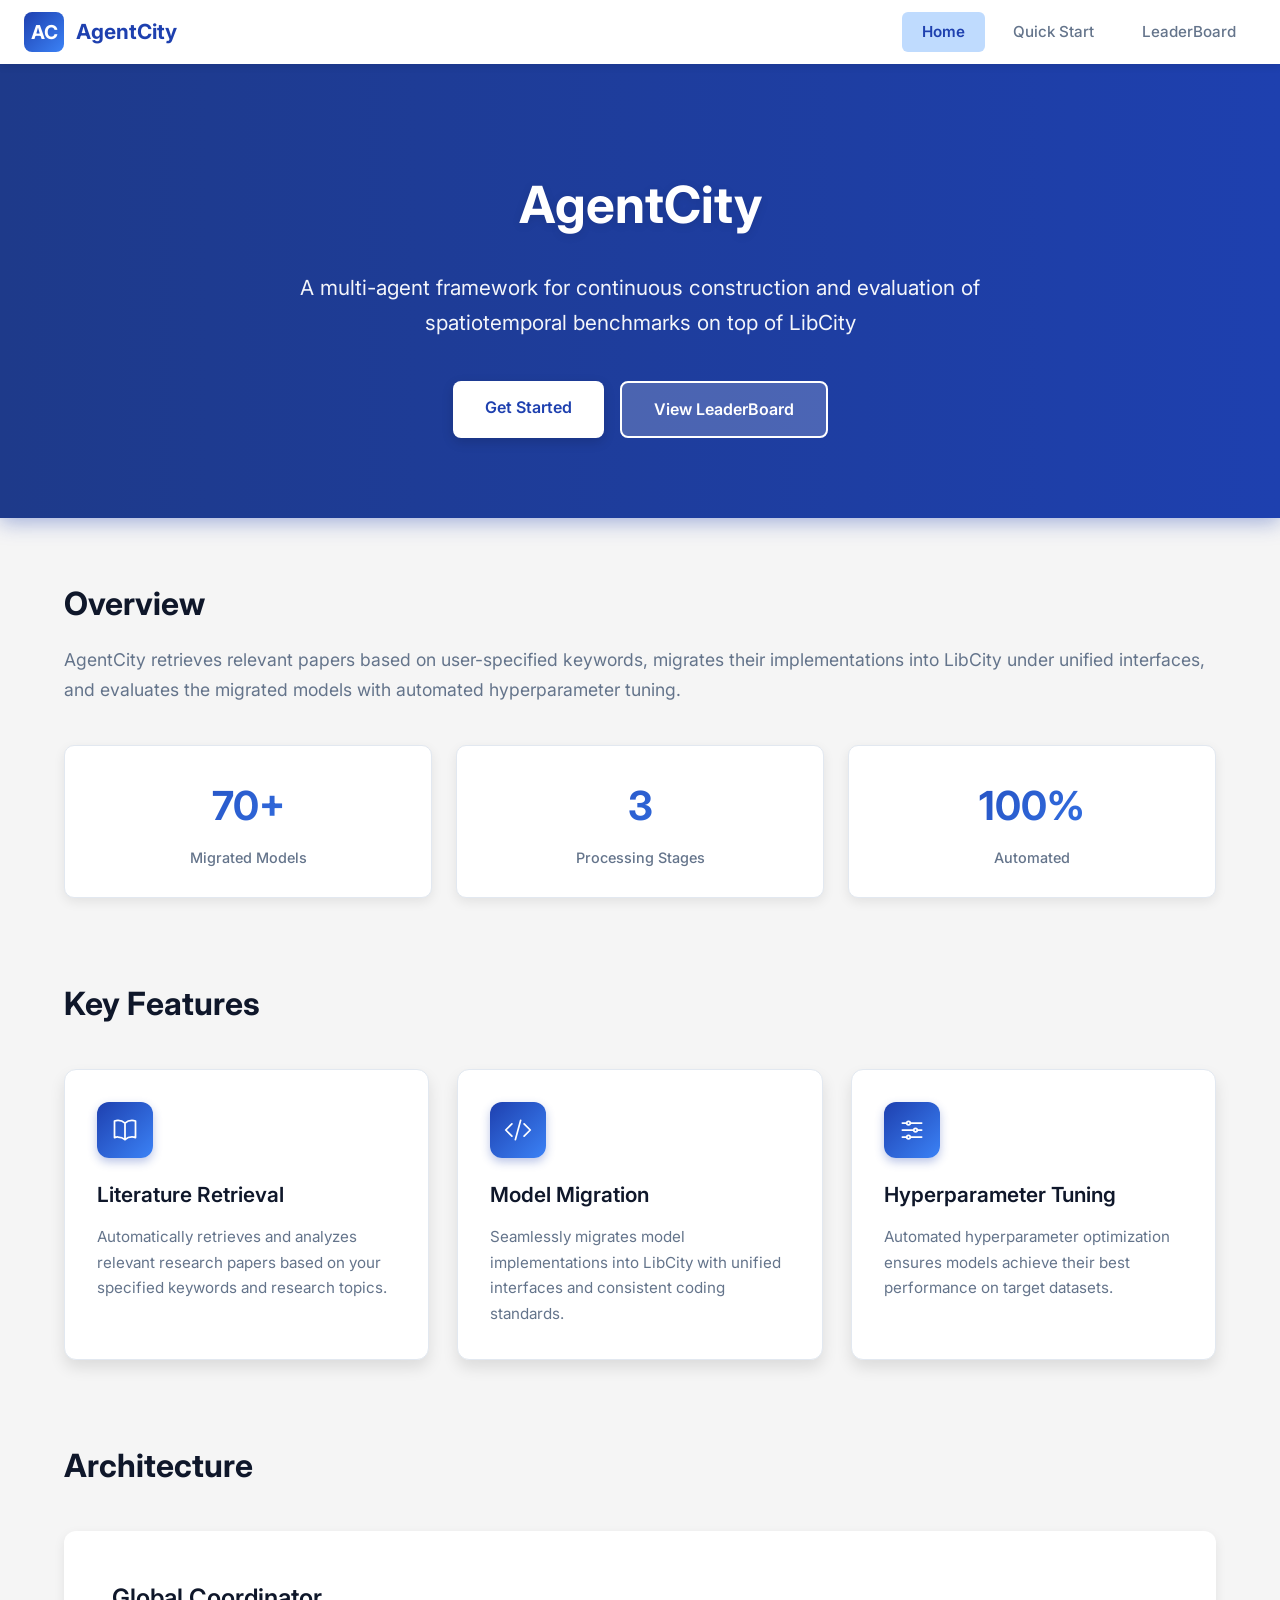
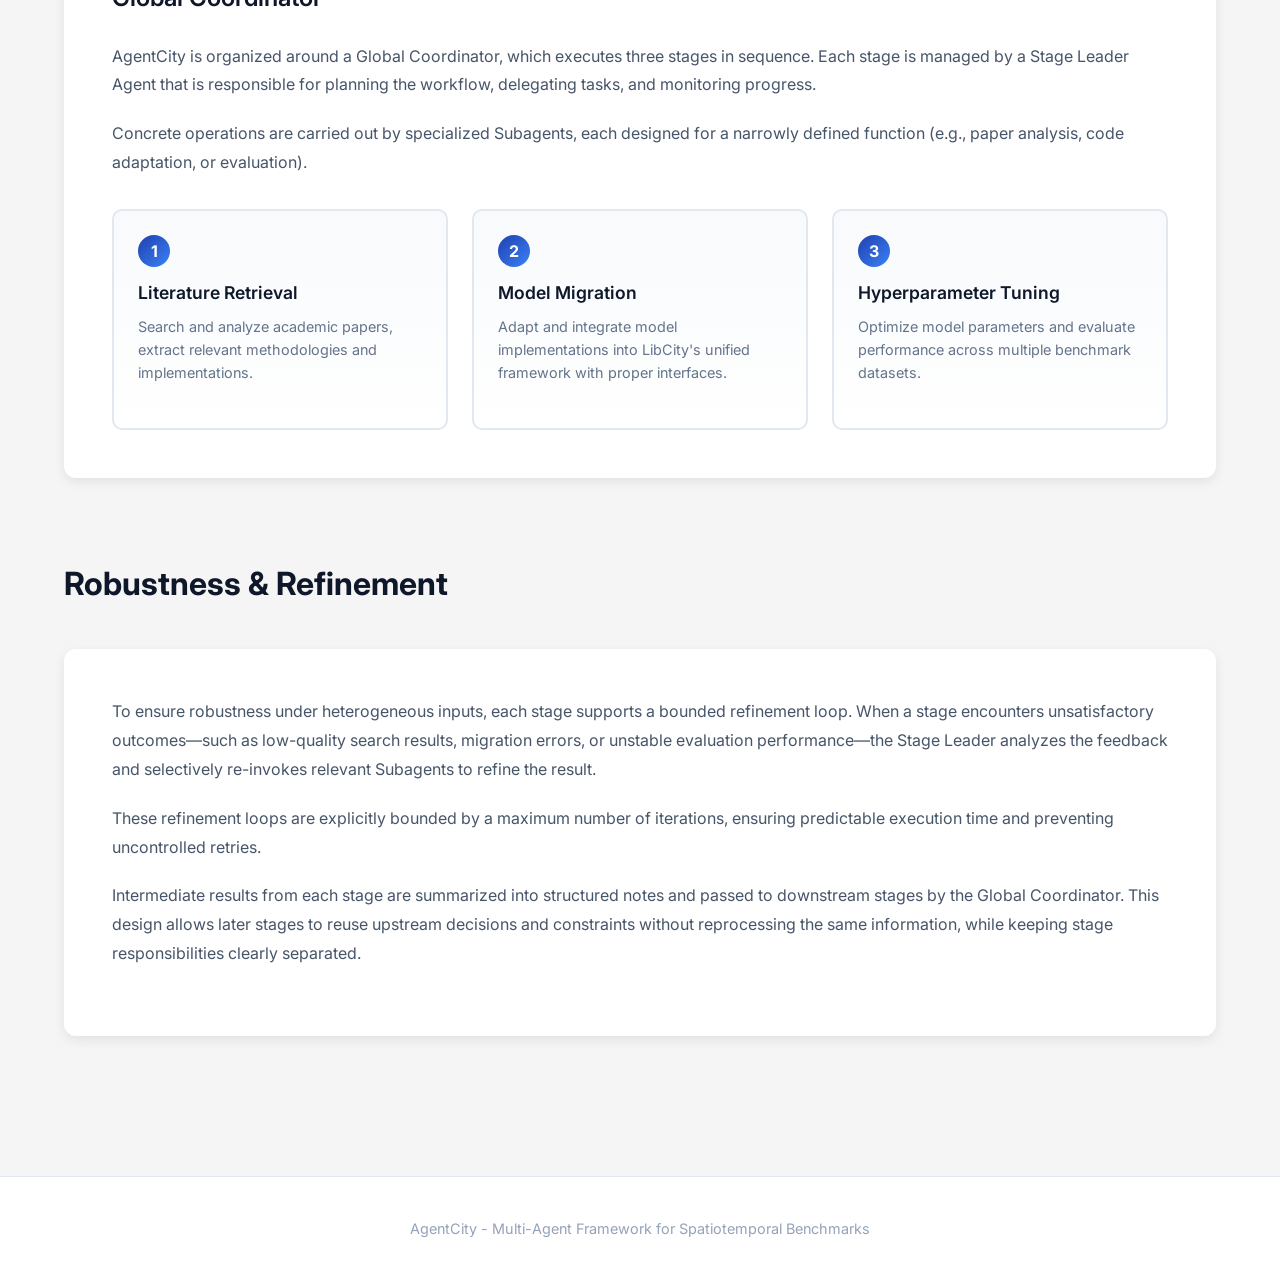
==== commit 3f76230a: "新增排行" ====
--- a/static/index.html
+++ b/static/index.html
@@ -407,7 +407,7 @@
 
             <div class="stats">
                 <div class="stat-card">
-                    <div class="stat-value">8+</div>
+                    <div class="stat-value">70+</div>
                     <div class="stat-label">Migrated Models</div>
                 </div>
                 <div class="stat-card">
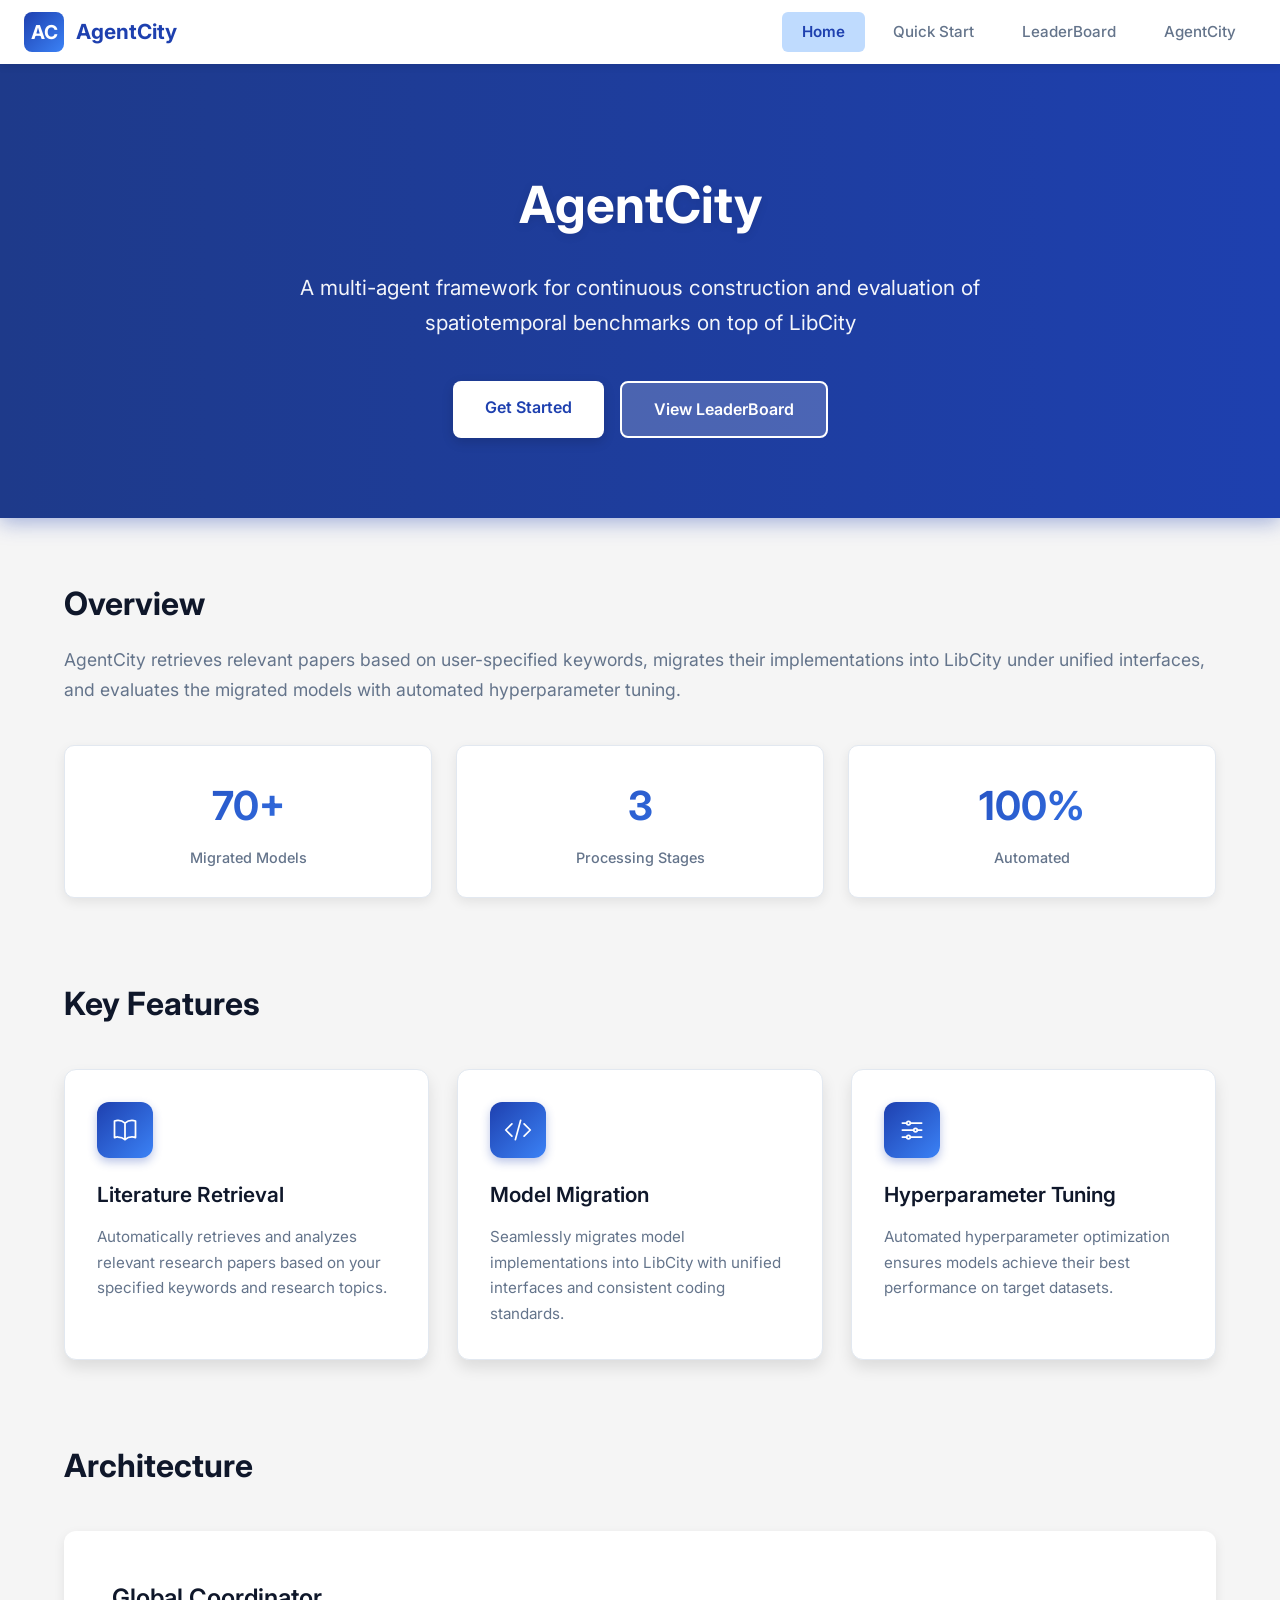
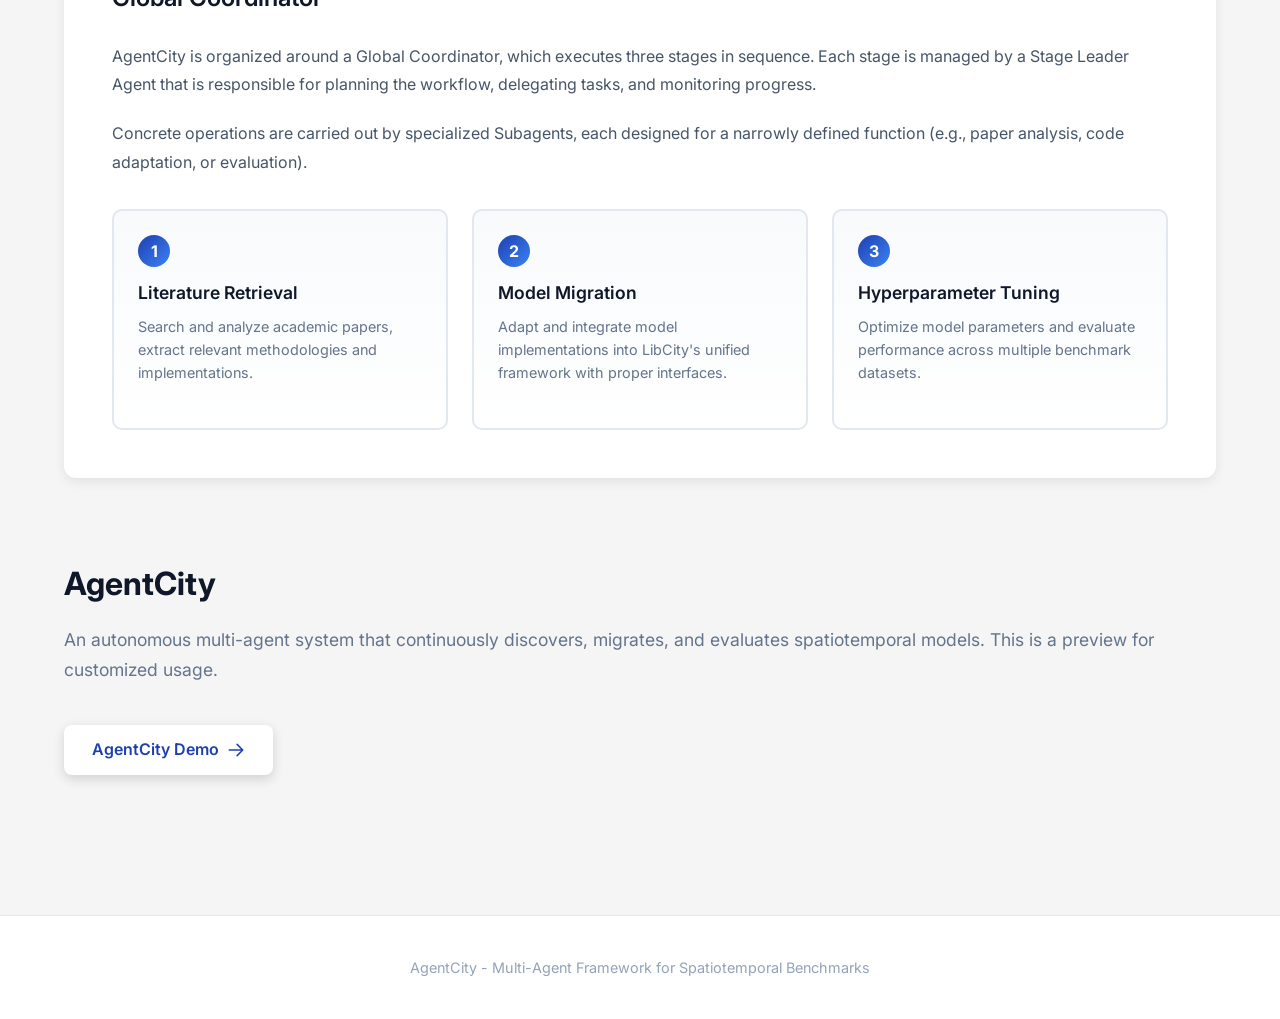
==== commit c7a8939f: "合并AgentCity" ====
--- a/static/index.html
+++ b/static/index.html
@@ -345,7 +345,76 @@
             background: #fff;
         }
 
-        /* Responsive */
+        /* Demo Preview Card */
+        .demo-card {
+            background: white;
+            border-radius: 12px;
+            box-shadow: 0 4px 12px rgba(0,0,0,0.08);
+            border: 1px solid #e2e8f0;
+            overflow: hidden;
+            margin-top: 40px;
+        }
+
+        .demo-preview {
+            background: linear-gradient(135deg, #0f172a, #1e3a8a);
+            padding: 40px 48px;
+            color: white;
+        }
+
+        .demo-preview h3 {
+            font-size: 1.5rem;
+            font-weight: 700;
+            margin-bottom: 16px;
+        }
+
+        .demo-preview p {
+            font-size: 1rem;
+            color: rgba(255,255,255,0.85);
+            line-height: 1.8;
+            margin-bottom: 12px;
+        }
+
+        .demo-features {
+            display: flex;
+            flex-wrap: wrap;
+            gap: 10px;
+            margin: 20px 0 28px;
+        }
+
+        .demo-tag {
+            background: rgba(255,255,255,0.15);
+            border: 1px solid rgba(255,255,255,0.25);
+            color: white;
+            padding: 4px 14px;
+            border-radius: 20px;
+            font-size: 0.85rem;
+            font-weight: 500;
+        }
+
+        .demo-cta {
+            display: inline-flex;
+            align-items: center;
+            gap: 8px;
+            background: white;
+            color: #1e40af;
+            padding: 12px 28px;
+            border-radius: 8px;
+            font-weight: 600;
+            font-size: 1rem;
+            text-decoration: none;
+            transition: all 0.3s;
+            box-shadow: 0 4px 12px rgba(0,0,0,0.15);
+        }
+
+        .demo-cta:hover {
+            transform: translateY(-2px);
+            box-shadow: 0 6px 16px rgba(0,0,0,0.2);
+        }
+
+        .demo-cta svg {
+            width: 18px;
+            height: 18px;
+        }
         @media (max-width: 768px) {
             .hero h1 {
                 font-size: 2.2rem;
@@ -379,6 +448,7 @@
                 <a href="/" class="nav-link active">Home</a>
                 <a href="/quickstart" class="nav-link">Quick Start</a>
                 <a href="/leaderboard" class="nav-link">LeaderBoard</a>
+                <a href="/AgentCity" class="nav-link">AgentCity</a>
             </div>
         </div>
     </nav>
@@ -492,26 +562,19 @@
             </div>
         </section>
 
-        <!-- Robustness Section -->
+
+        <!-- AgentCity Demo Section -->
         <section class="section">
-            <h2 class="section-title">Robustness & Refinement</h2>
-            <div class="architecture">
-                <p>
-                    To ensure robustness under heterogeneous inputs, each stage supports a bounded refinement loop.
-                    When a stage encounters unsatisfactory outcomes—such as low-quality search results, migration errors,
-                    or unstable evaluation performance—the Stage Leader analyzes the feedback and selectively re-invokes
-                    relevant Subagents to refine the result.
-                </p>
-                <p>
-                    These refinement loops are explicitly bounded by a maximum number of iterations, ensuring predictable
-                    execution time and preventing uncontrolled retries.
-                </p>
-                <p>
-                    Intermediate results from each stage are summarized into structured notes and passed to downstream
-                    stages by the Global Coordinator. This design allows later stages to reuse upstream decisions and
-                    constraints without reprocessing the same information, while keeping stage responsibilities clearly separated.
-                </p>
-            </div>
+            <h2 class="section-title">AgentCity</h2>
+            <p class="section-subtitle">
+                An autonomous multi-agent system that continuously discovers, migrates, and evaluates spatiotemporal models. This is a preview for customized usage.
+            </p>
+            <a href="/AgentCity/" class="demo-cta">
+                AgentCity Demo
+                <svg xmlns="http://www.w3.org/2000/svg" fill="none" viewBox="0 0 24 24" stroke-width="2" stroke="currentColor">
+                    <path stroke-linecap="round" stroke-linejoin="round" d="M13.5 4.5L21 12m0 0l-7.5 7.5M21 12H3" />
+                </svg>
+            </a>
         </section>
     </main>
 
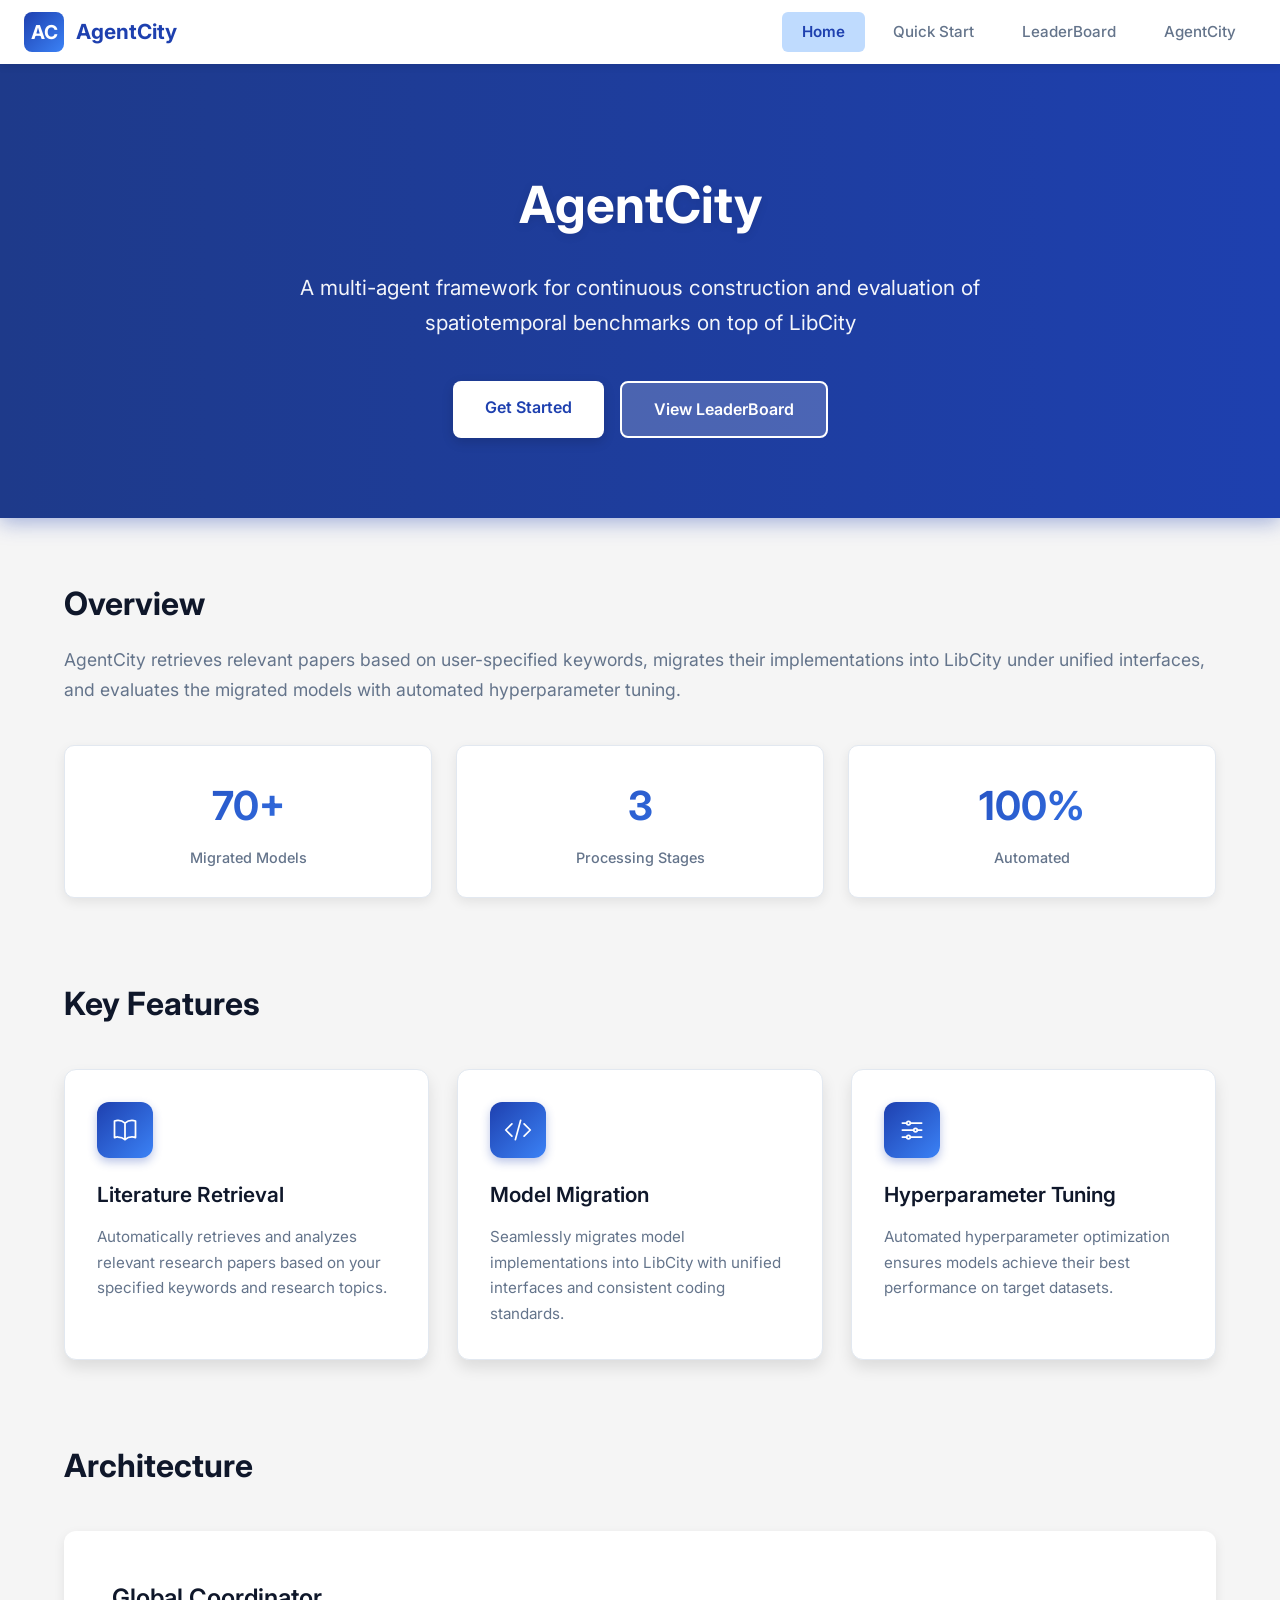
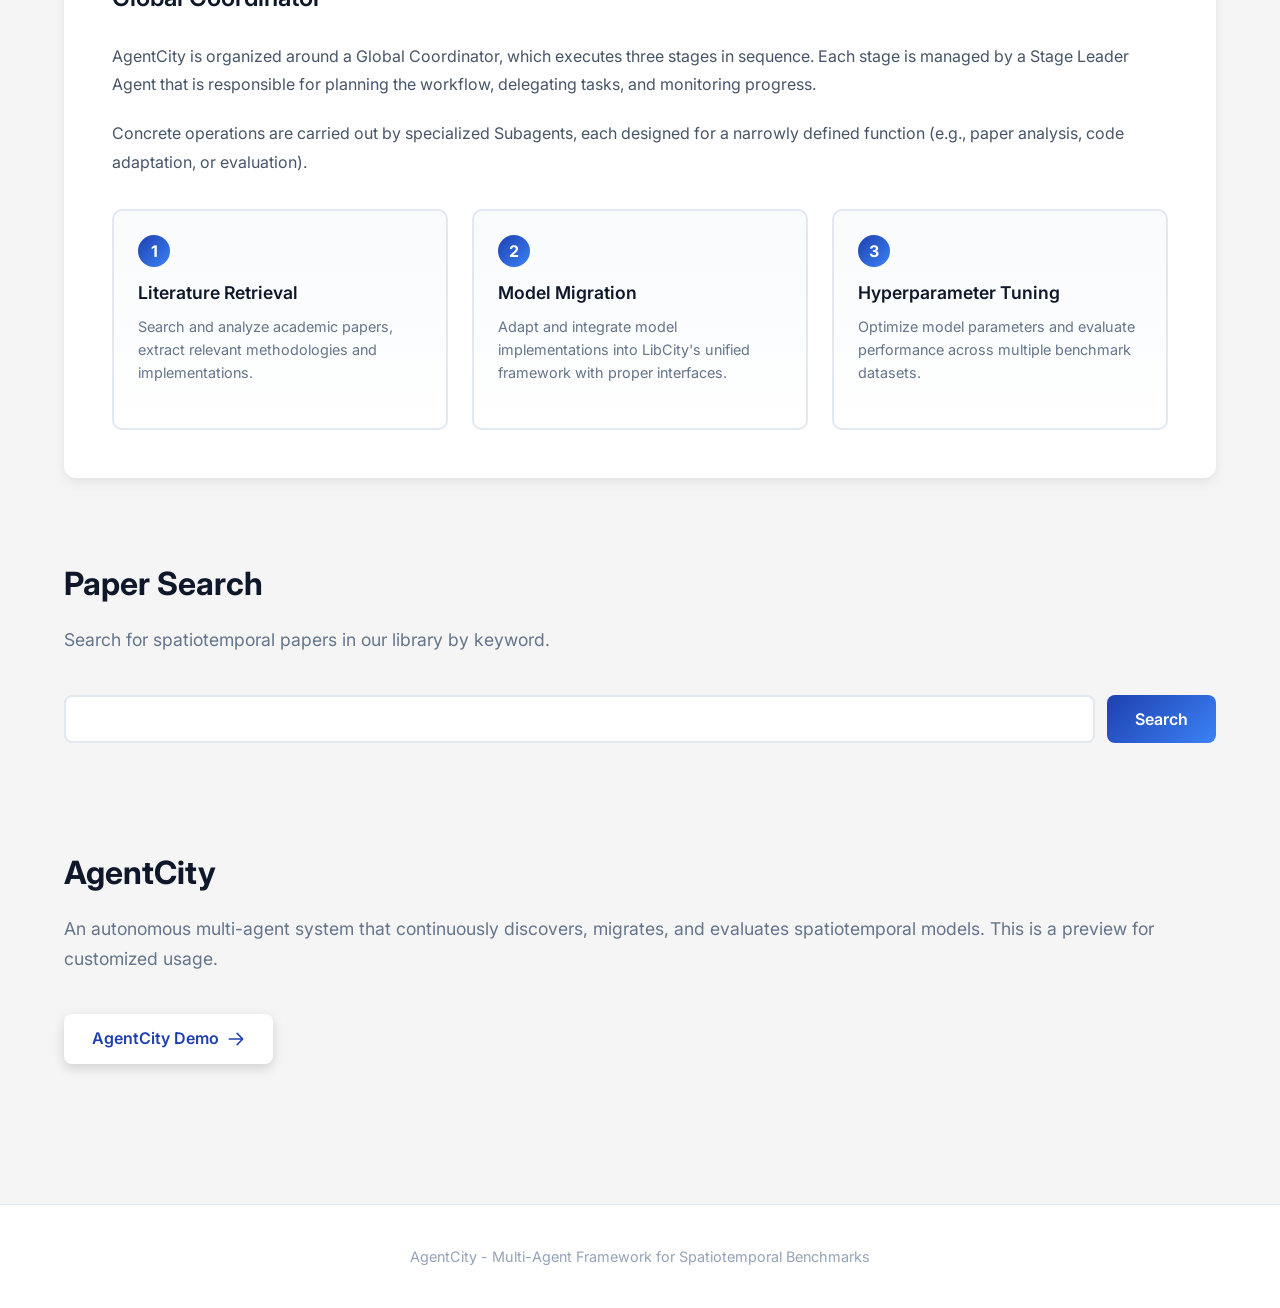
==== commit 8b64b33d: "增加搜索功能" ====
--- a/static/index.html
+++ b/static/index.html
@@ -343,6 +343,100 @@
             font-size: 0.9rem;
             border-top: 1px solid #e2e8f0;
             background: #fff;
+        }
+
+        /* Paper Search */
+        .search-box {
+            display: flex;
+            gap: 12px;
+            margin-top: 24px;
+        }
+
+        .search-input {
+            flex: 1;
+            padding: 12px 18px;
+            border: 2px solid #e2e8f0;
+            border-radius: 8px;
+            font-size: 1rem;
+            font-family: inherit;
+            outline: none;
+            transition: border-color 0.2s;
+        }
+
+        .search-input:focus {
+            border-color: #1e40af;
+        }
+
+        .search-btn {
+            padding: 12px 28px;
+            background: linear-gradient(135deg, #1e40af, #3b82f6);
+            color: white;
+            border: none;
+            border-radius: 8px;
+            font-size: 1rem;
+            font-weight: 600;
+            cursor: pointer;
+            font-family: inherit;
+            transition: all 0.2s;
+        }
+
+        .search-btn:hover {
+            transform: translateY(-1px);
+            box-shadow: 0 4px 12px rgba(30, 64, 175, 0.35);
+        }
+
+        .search-results {
+            margin-top: 24px;
+            display: flex;
+            flex-direction: column;
+            gap: 12px;
+        }
+
+        .paper-item {
+            background: white;
+            border: 1px solid #e2e8f0;
+            border-radius: 10px;
+            padding: 18px 24px;
+            display: flex;
+            align-items: center;
+            justify-content: space-between;
+            gap: 16px;
+            box-shadow: 0 2px 6px rgba(0,0,0,0.05);
+            transition: all 0.2s;
+        }
+
+        .paper-item:hover {
+            border-color: #1e40af;
+            box-shadow: 0 4px 12px rgba(30, 64, 175, 0.12);
+        }
+
+        .paper-title {
+            font-size: 0.95rem;
+            font-weight: 500;
+            color: #0f172a;
+            line-height: 1.5;
+        }
+
+        .paper-link {
+            flex-shrink: 0;
+            padding: 6px 16px;
+            background: #eff6ff;
+            color: #1e40af;
+            border-radius: 6px;
+            font-size: 0.85rem;
+            font-weight: 600;
+            text-decoration: none;
+            transition: background 0.2s;
+        }
+
+        .paper-link:hover {
+            background: #dbeafe;
+        }
+
+        .search-empty {
+            color: #94a3b8;
+            font-size: 0.95rem;
+            margin-top: 16px;
         }
 
         /* Demo Preview Card */
@@ -563,6 +657,17 @@
         </section>
 
 
+        <!-- Paper Search Section -->
+        <section class="section">
+            <h2 class="section-title">Paper Search</h2>
+            <p class="section-subtitle">Search for spatiotemporal papers in our library by keyword.</p>
+            <div class="search-box">
+                <input type="text" id="paper-search-input" class="search-input" placeholder="" />
+                <button class="search-btn" onclick="searchPapers()">Search</button>
+            </div>
+            <div class="search-results" id="search-results"></div>
+        </section>
+
         <!-- AgentCity Demo Section -->
         <section class="section">
             <h2 class="section-title">AgentCity</h2>
@@ -582,5 +687,31 @@
     <footer class="footer">
         <p>AgentCity - Multi-Agent Framework for Spatiotemporal Benchmarks</p>
     </footer>
+    <script>
+        async function searchPapers() {
+            const q = document.getElementById('paper-search-input').value.trim();
+            const container = document.getElementById('search-results');
+            if (!q) return;
+            container.innerHTML = '<p class="search-empty">Searching...</p>';
+            const resp = await fetch('/api/paper_search?q=' + encodeURIComponent(q));
+            const results = await resp.json();
+            if (results.length === 0) {
+                container.innerHTML = '<p class="search-empty">No matching papers found.</p>';
+                return;
+            }
+            container.innerHTML = results.map(p => `
+                <div class="paper-item">
+                    <span class="paper-title">${p.title}</span>
+                    <a href="${p.pdf_link}" target="_blank" class="paper-link">PDF</a>
+                </div>
+            `).join('');
+        }
+
+        document.addEventListener('DOMContentLoaded', () => {
+            document.getElementById('paper-search-input').addEventListener('keydown', e => {
+                if (e.key === 'Enter') searchPapers();
+            });
+        });
+    </script>
 </body>
 </html>
